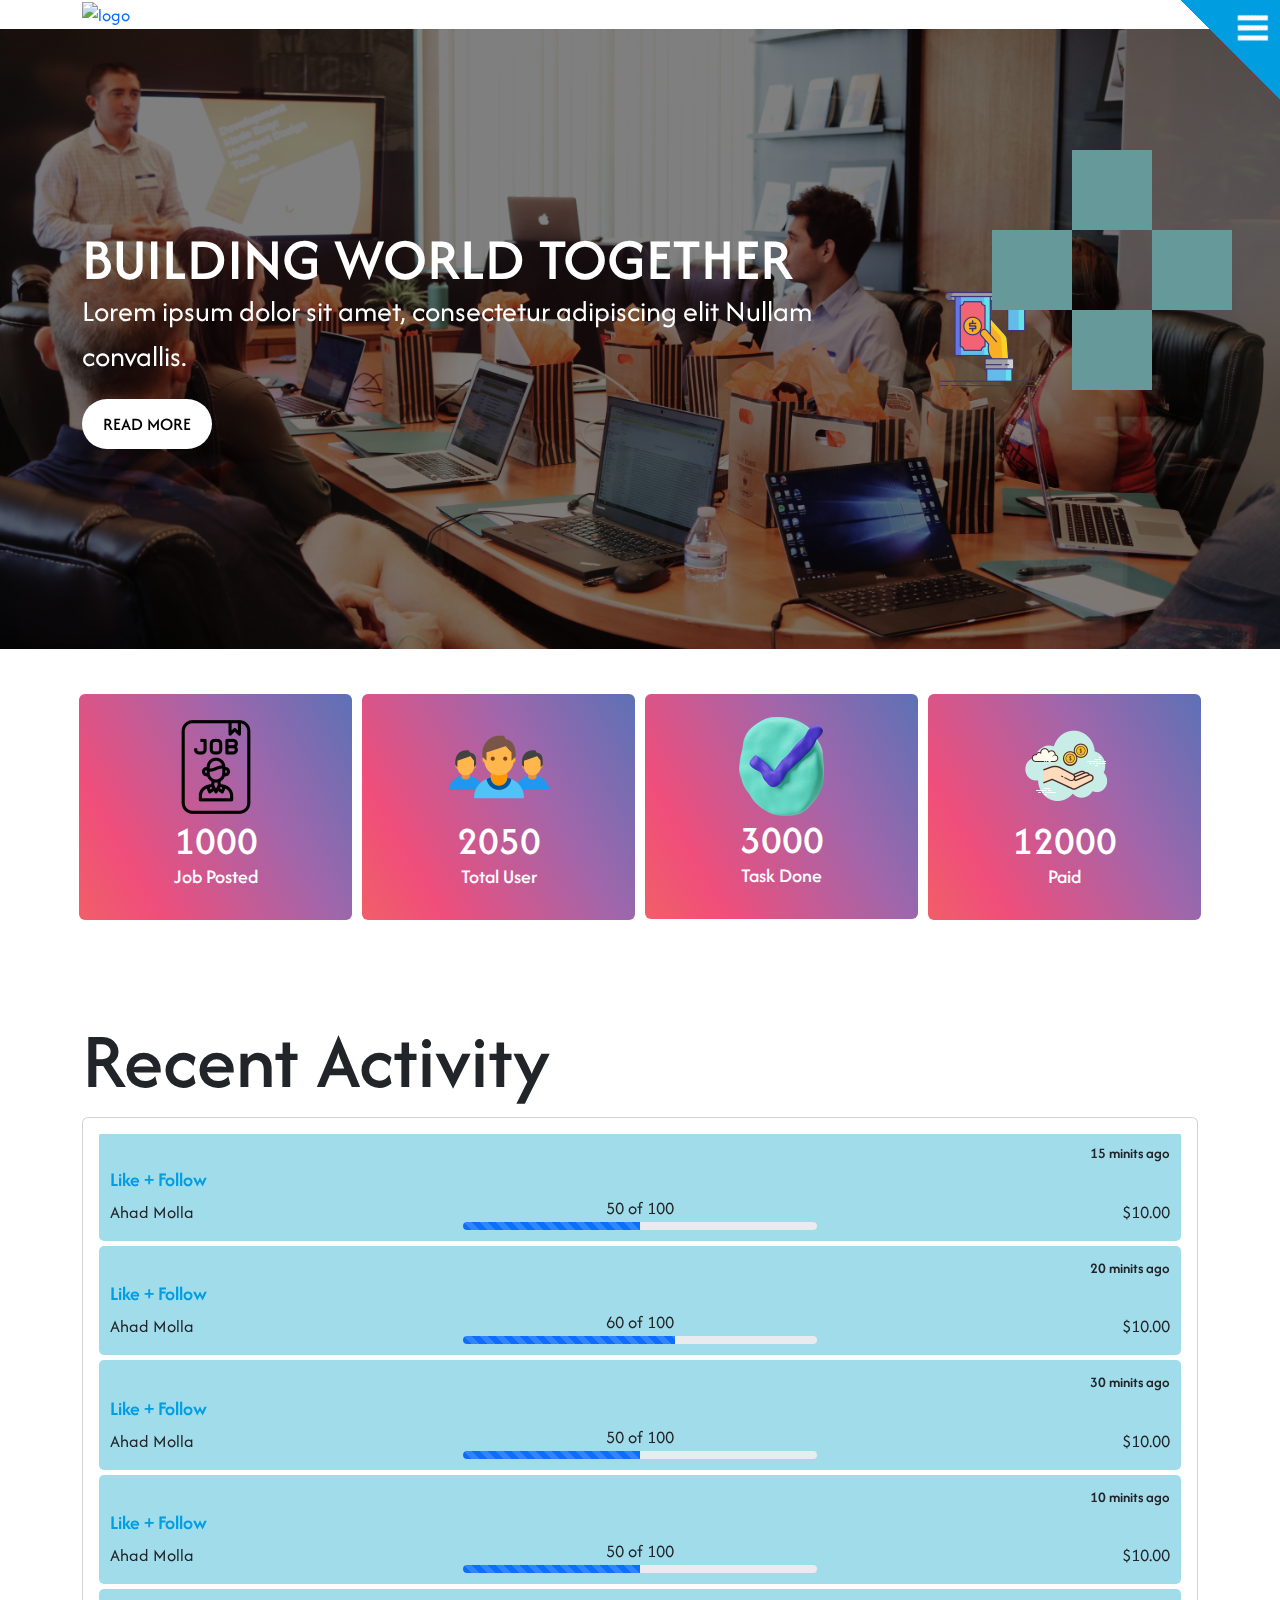
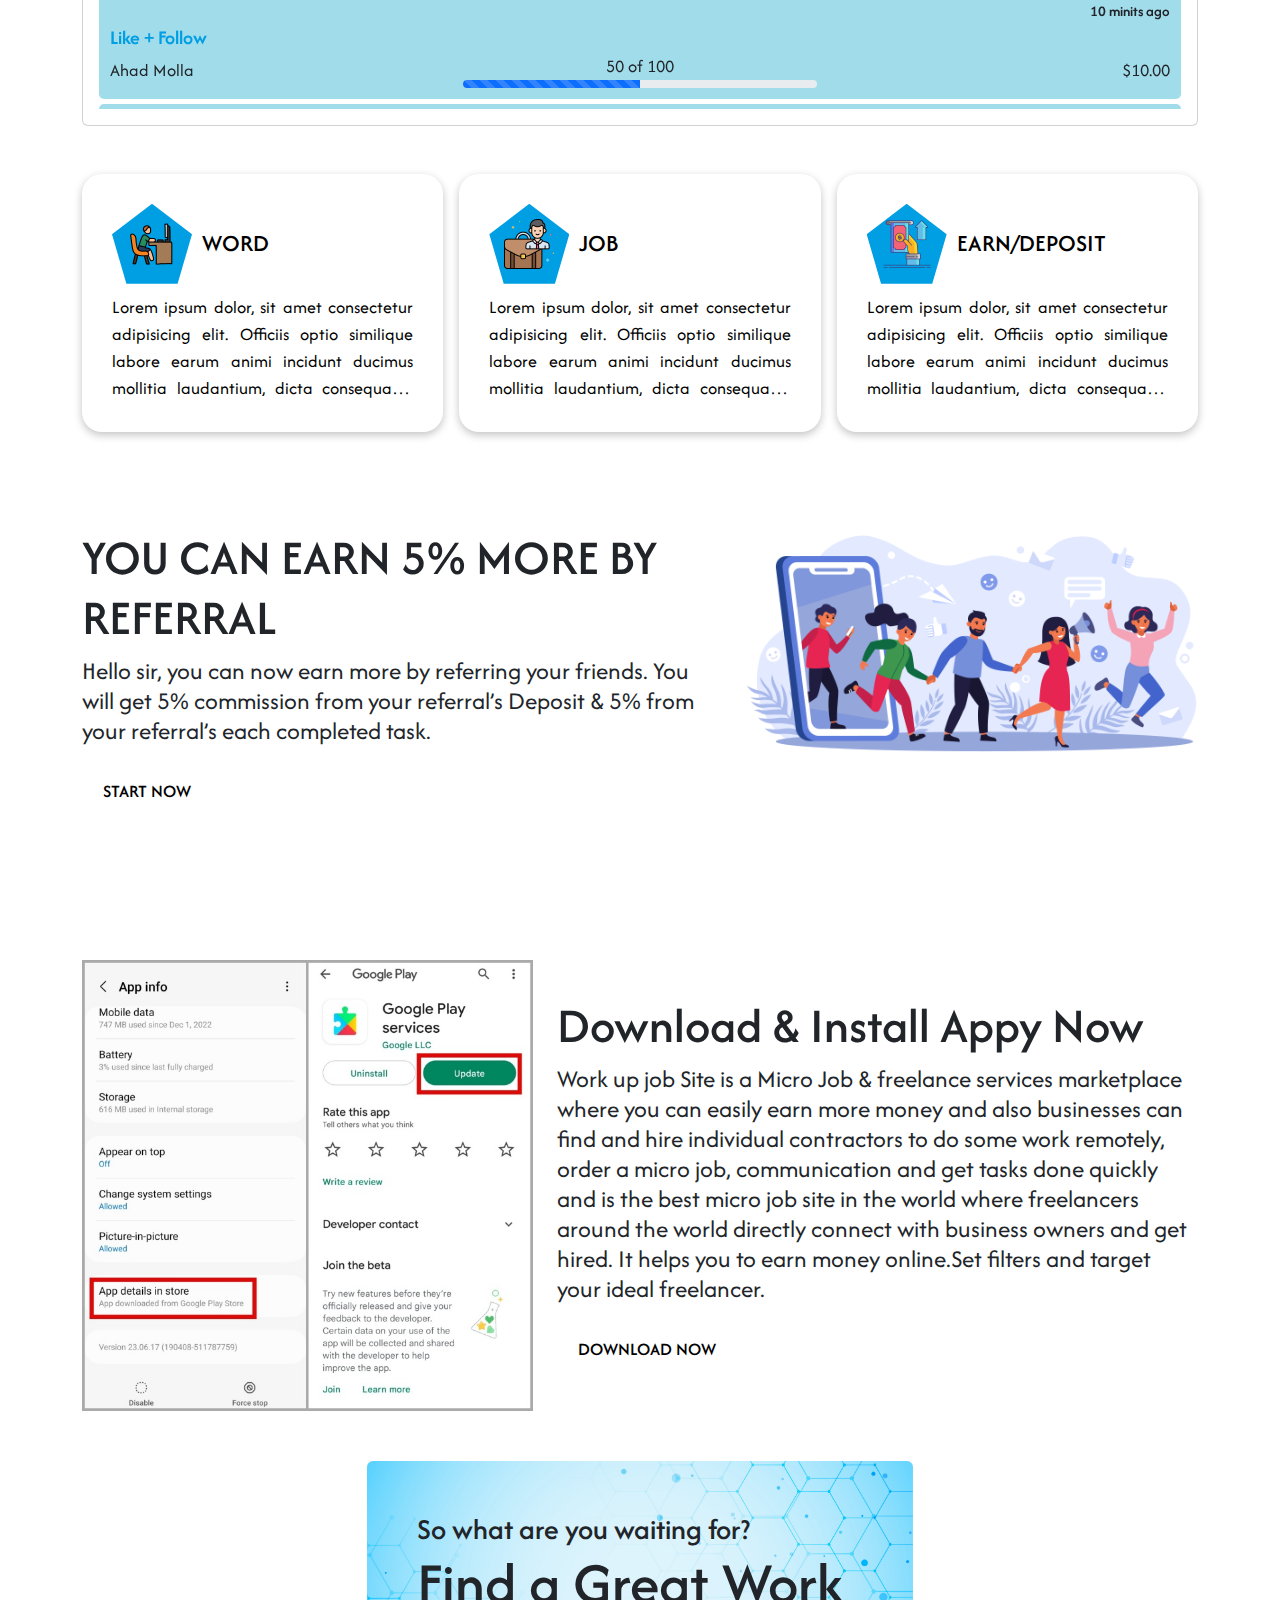
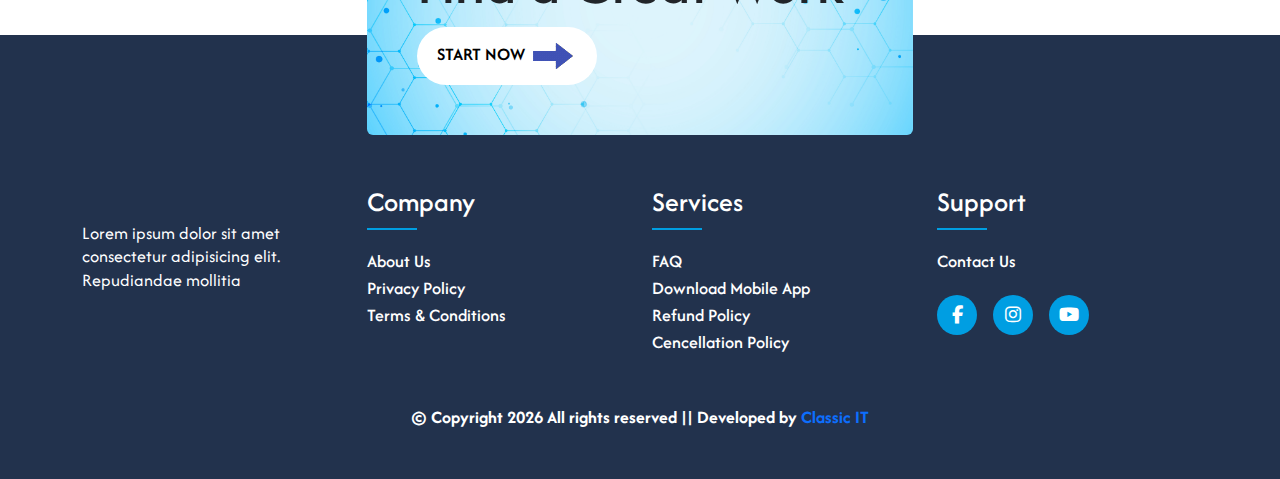
==== index.html @ a8ce980d "Home Page Desing" ====
<!doctype html>
<html lang="en">

<head>
    <meta charset="utf-8">
    <meta name="viewport" content="width=device-width, initial-scale=1">
    <title>work job</title>
    <link href="css/bootstrap.min.css" rel="stylesheet">
    <link rel="stylesheet" href="https://cdnjs.cloudflare.com/ajax/libs/font-awesome/6.5.1/css/all.min.css">
    <link rel="stylesheet" href="css/slick.min.css" />
    <link rel="stylesheet" href="https://cdnjs.cloudflare.com/ajax/libs/aos/2.3.4/aos.css">
    <link rel="stylesheet" href="css/animate.css">
    <link rel="stylesheet" href="css/style.css">
    <link rel="stylesheet" href="css/responsive.css">

</head>

<body>
    <!-- top progress bar start -->
    <div class="top-progress-bar">
        <div class="filled"></div>
    </div>
    <!-- top progress bar end -->

    <!-- header start  -->
    <header>
        <div class="header__area">
            <div class="container">
                <div class="row">
                    <div class="col-6">
                        <div class="logo">
                            <a href="index.html">
                                <img src="images/logo.svg" alt="logo">
                            </a>
                        </div>
                    </div>
                    <div class="col-6">
                        <div class="menu-outer">
                            <div class="menu-icon">
                                <div class="bar"></div>
                                <div class="bar"></div>
                                <div class="bar"></div>
                            </div>
                            <!--crawlist.net widget starts-->
                            <div class="nav_bar">
                                <ul>
                                    <li><a href="index.html">home</a></li>
                                    <li><a href="about.html">about</a></li>
                                    <li><a href="service.html">service</a></li>
                                </ul>
                            </div>
                            <!--crawlist.net widget ends-->
                        </div>
                        <a class="menu-close" onClick="return true">
                            <div class="menu-icon">
                                <div class="bar"></div>
                                <div class="bar"></div>
                            </div>
                        </a>

                        <!-- 
                        <a href="https://codepen.io/a7rarpress" target="_blank" title="codepen"
                            style="position: fixed; bottom: 10px; right: 10px"><img
                                src="https://tinypic.host/images/2023/03/27/codepen_circle_icon_237905.png" alt=""></a> -->
                    </div>
                </div>
            </div>
        </div>
    </header>
    <!-- header end  -->
    <!-- slider start -->
    <div class="slider-area">
        <div class="slide__active">
            <div class="single-slider d-flex align-items-center" style="background-image:url(images/slide/1.jpg)">
                <div class="container">
                    <div class="row align-items-center">
                        <div class="col-lg-9 col-12 d-flex align-items-center">
                            <div class="slider-content">
                                <h1 data-animation="fadeInUp" data-delay="1s">BUILDING WORLD TOGETHER</h1>
                                <p data-animation="fadeInUp" data-delay="1.5s">Lorem ipsum dolor sit amet, consectetur
                                    adipiscing elit Nullam convallis.</p>
                                <a data-animation="fadeInUp" data-delay="2s" href="#" class="btn">read more</a>
                            </div>
                        </div>
                        <div class="col-lg-3 d-none d-lg-block">
                            <div class="slide-img" data-animation="fadeInUp" data-delay="2.5s">
                                <img src="images/work/deposit.png" alt="">
                            </div>
                        </div>
                    </div>
                </div>
            </div>
            <div class="single-slider d-flex align-items-center" style="background-image:url(images/slide/2.jpg)">
                <div class="container">
                    <div class="row align-items-center">
                        <div class="col-lg-9 col-12 d-flex align-items-center">
                            <div class="slider-content">
                                <h1 data-animation="fadeInUp" data-delay="1s">BUILDING WORLD TOGETHER</h1>
                                <p data-animation="fadeInUp" data-delay="1.5s">Lorem ipsum dolor sit amet, consectetur
                                    adipiscing elit Nullam convallis.</p>
                                <a data-animation="fadeInUp" data-delay="2s" href="#" class="btn">read more</a>
                            </div>
                        </div>
                        <div class="col-lg-3 d-none d-lg-block">
                            <div class="slide-img" data-animation="fadeInUp" data-delay="2.5s">
                                <img src="images/work/deposit.png" alt="">
                            </div>
                        </div>
                    </div>
                </div>
            </div>
            <div class="single-slider d-flex align-items-center" style="background-image:url(images/slide/3.jpg)">
                <div class="container">
                    <div class="row align-items-center">
                        <div class="col-lg-9 col-12 d-flex align-items-center">
                            <div class="slider-content">
                                <h1 data-animation="fadeInUp" data-delay="1s">BUILDING WORLD TOGETHER</h1>
                                <p data-animation="fadeInUp" data-delay="1.5s">Lorem ipsum dolor sit amet, consectetur
                                    adipiscing elit Nullam convallis.</p>
                                <a data-animation="fadeInUp" data-delay="2s" href="#" class="btn">read more</a>
                            </div>
                        </div>
                        <div class="col-lg-3 d-none d-lg-block">
                            <div class="slide-img" data-animation="fadeInUp" data-delay="2.5s">
                                <img src="images/work/deposit.png" alt="">
                            </div>
                        </div>
                    </div>
                </div>
            </div>
        </div>
    </div>
    <!-- slider end -->
    <!-- counter start -->
    <div class="counter__area pt-5 pb-5">
        <div class="container">
            <div class="row g-3">
                <div class="col-lg-3 col-sm-6 ">
                    <div class="single__counter text-center gradient-border" data-aos="fade-up"
                        data-aos-duration="3000">
                        <img src="images/counter/job.png" alt="">
                        <h2>1000</h2>
                        <h6>Job Posted</h6>
                    </div>
                </div>
                <div class="col-lg-3 col-sm-6 ">
                    <div class="single__counter text-center gradient-border" data-aos="fade-up"
                        data-aos-duration="2500">
                        <img src="images/counter/user.png" alt="">
                        <h2>2050</h2>
                        <h6>Total User</h6>
                    </div>
                </div>
                <div class="col-lg-3 col-sm-6 ">
                    <div class="single__counter text-center gradient-border" data-aos="fade-up"
                        data-aos-duration="2000">
                        <img src="images/counter/check.png" alt="">
                        <h2>3000</h2>
                        <h6>Task Done</h6>
                    </div>
                </div>
                <div class="col-lg-3 col-sm-6 ">
                    <div class="single__counter text-center gradient-border" data-aos="fade-up"
                        data-aos-duration="1500">
                        <img src="images/counter/payment.png" alt="">
                        <h2>12000</h2>
                        <h6>Paid</h6>
                    </div>
                </div>
            </div>
        </div>
    </div>
    <!-- counter end -->
    <!-- activity start -->
    <div class="activity__area pb-5 pt-5" data-aos="fade-up" data-aos-duration="3000">
        <div class="container">
            <div class="row">
                <div class="col-12">
                    <div class="activity__title">
                        <h2>Recent Activity</h2>
                    </div>
                </div>
            </div>
            <div class="row">
                <div class="col-12">
                    <div class="body_animation">
                        <div class="div1" id="one"></div>
                        <div class="div1" id="two"></div>
                        <div class="div2" id="three"></div>
                        <div class="div2" id="four"></div>
                    </div>
                    <div class="card p-3 gap-2 activity__active">
                        <div class="single__activity">
                            <div class="activity__time">15 minits ago</div>
                            <div class="activity_name">Like + Follow</div>
                            <div class="activity_amount">
                                <div class="activity_person_name">Ahad Molla</div>
                                <div class="activity_process">
                                    <div class="activity_process_count">50 of 100</div>
                                    <div class="progress" role="progressbar" aria-label="Animated striped example"
                                        aria-valuenow="50" aria-valuemin="0" aria-valuemax="100" style="height: 8px;">
                                        <div class="progress-bar progress-bar-striped progress-bar-animated"
                                            style="width: 50%"></div>
                                    </div>
                                </div>
                                <div class="activity_payment">$10.00</div>
                            </div>
                        </div>
                        <div class="single__activity">
                            <div class="activity__time">20 minits ago</div>
                            <div class="activity_name">Like + Follow</div>
                            <div class="activity_amount">
                                <div class="activity_person_name">Ahad Molla</div>
                                <div class="activity_process">
                                    <div class="activity_process_count">60 of 100</div>
                                    <div class="progress" role="progressbar" aria-label="Animated striped example"
                                        aria-valuenow="60" aria-valuemin="0" aria-valuemax="100" style="height: 8px;">
                                        <div class="progress-bar progress-bar-striped progress-bar-animated"
                                            style="width: 60%"></div>
                                    </div>
                                </div>
                                <div class="activity_payment">$10.00</div>
                            </div>
                        </div>
                        <div class="single__activity">
                            <div class="activity__time">30 minits ago</div>
                            <div class="activity_name">Like + Follow</div>
                            <div class="activity_amount">
                                <div class="activity_person_name">Ahad Molla</div>
                                <div class="activity_process">
                                    <div class="activity_process_count">50 of 100</div>
                                    <div class="progress" role="progressbar" aria-label="Animated striped example"
                                        aria-valuenow="75" aria-valuemin="0" aria-valuemax="100" style="height: 8px;">
                                        <div class="progress-bar progress-bar-striped progress-bar-animated"
                                            style="width: 50%"></div>
                                    </div>
                                </div>
                                <div class="activity_payment">$10.00</div>
                            </div>
                        </div>
                        <div class="single__activity">
                            <div class="activity__time">10 minits ago</div>
                            <div class="activity_name">Like + Follow</div>
                            <div class="activity_amount">
                                <div class="activity_person_name">Ahad Molla</div>
                                <div class="activity_process">
                                    <div class="activity_process_count">50 of 100</div>
                                    <div class="progress" role="progressbar" aria-label="Animated striped example"
                                        aria-valuenow="75" aria-valuemin="0" aria-valuemax="100" style="height: 8px;">
                                        <div class="progress-bar progress-bar-striped progress-bar-animated"
                                            style="width: 50%"></div>
                                    </div>
                                </div>
                                <div class="activity_payment">$10.00</div>
                            </div>
                        </div>
                        <div class="single__activity">
                            <div class="activity__time">10 minits ago</div>
                            <div class="activity_name">Like + Follow</div>
                            <div class="activity_amount">
                                <div class="activity_person_name">Ahad Molla</div>
                                <div class="activity_process">
                                    <div class="activity_process_count">50 of 100</div>
                                    <div class="progress" role="progressbar" aria-label="Animated striped example"
                                        aria-valuenow="75" aria-valuemin="0" aria-valuemax="100" style="height: 8px;">
                                        <div class="progress-bar progress-bar-striped progress-bar-animated"
                                            style="width: 50%"></div>
                                    </div>
                                </div>
                                <div class="activity_payment">$10.00</div>
                            </div>
                        </div>
                        <div class="single__activity">
                            <div class="activity__time">10 minits ago</div>
                            <div class="activity_name">Like + Follow</div>
                            <div class="activity_amount">
                                <div class="activity_person_name">Ahad Molla</div>
                                <div class="activity_process">
                                    <div class="activity_process_count">50 of 100</div>
                                    <div class="progress" role="progressbar" aria-label="Animated striped example"
                                        aria-valuenow="75" aria-valuemin="0" aria-valuemax="100" style="height: 8px;">
                                        <div class="progress-bar progress-bar-striped progress-bar-animated"
                                            style="width: 50%"></div>
                                    </div>
                                </div>
                                <div class="activity_payment">$10.00</div>
                            </div>
                        </div>
                        <div class="single__activity">
                            <div class="activity__time">10 minits ago</div>
                            <div class="activity_name">Like + Follow</div>
                            <div class="activity_amount">
                                <div class="activity_person_name">Ahad Molla</div>
                                <div class="activity_process">
                                    <div class="activity_process_count">50 of 100</div>
                                    <div class="progress" role="progressbar" aria-label="Animated striped example"
                                        aria-valuenow="75" aria-valuemin="0" aria-valuemax="100" style="height: 8px;">
                                        <div class="progress-bar progress-bar-striped progress-bar-animated"
                                            style="width: 50%"></div>
                                    </div>
                                </div>
                                <div class="activity_payment">$10.00</div>
                            </div>
                        </div>
                        <div class="single__activity">
                            <div class="activity__time">10 minits ago</div>
                            <div class="activity_name">Like + Follow</div>
                            <div class="activity_amount">
                                <div class="activity_person_name">Ahad Molla</div>
                                <div class="activity_process">
                                    <div class="activity_process_count">50 of 100</div>
                                    <div class="progress" role="progressbar" aria-label="Animated striped example"
                                        aria-valuenow="75" aria-valuemin="0" aria-valuemax="100" style="height: 8px;">
                                        <div class="progress-bar progress-bar-striped progress-bar-animated"
                                            style="width: 50%"></div>
                                    </div>
                                </div>
                                <div class="activity_payment">$10.00</div>
                            </div>
                        </div>
                        <div class="single__activity">
                            <div class="activity__time">10 minits ago</div>
                            <div class="activity_name">Like + Follow</div>
                            <div class="activity_amount">
                                <div class="activity_person_name">Ahad Molla</div>
                                <div class="activity_process">
                                    <div class="activity_process_count">50 of 100</div>
                                    <div class="progress" role="progressbar" aria-label="Animated striped example"
                                        aria-valuenow="75" aria-valuemin="0" aria-valuemax="100" style="height: 8px;">
                                        <div class="progress-bar progress-bar-striped progress-bar-animated"
                                            style="width: 50%"></div>
                                    </div>
                                </div>
                                <div class="activity_payment">$10.00</div>
                            </div>
                        </div>
                        <div class="single__activity">
                            <div class="activity__time">10 minits ago</div>
                            <div class="activity_name">Like + Follow</div>
                            <div class="activity_amount">
                                <div class="activity_person_name">Ahad Molla</div>
                                <div class="activity_process">
                                    <div class="activity_process_count">50 of 100</div>
                                    <div class="progress" role="progressbar" aria-label="Animated striped example"
                                        aria-valuenow="75" aria-valuemin="0" aria-valuemax="100" style="height: 8px;">
                                        <div class="progress-bar progress-bar-striped progress-bar-animated"
                                            style="width: 50%"></div>
                                    </div>
                                </div>
                                <div class="activity_payment">$10.00</div>
                            </div>
                        </div>
                    </div>
                </div>
            </div>
        </div>
    </div>
    <!-- activity end -->

    <!-- service start -->
    <div class="service__area pb-5">
        <div class="container">
            <div class="row g-3">
                <div class="col-lg-4 col-md-6" data-aos="fade-up" data-aos-duration="3000">
                    <a href="" class="single__service  d-block">
                        <div class="service__title d-flex">
                            <img src="images/work/work.png" alt="">
                            <h4>word</h4>
                        </div>
                        <p>Lorem ipsum dolor, sit amet consectetur adipisicing elit. Officiis optio similique labore
                            earum animi incidunt ducimus mollitia laudantium, dicta consequatur voluptatibus maiores,
                            quos quod sapiente eum impedit dolor saepe aut!</p>
                    </a>
                </div>
                <div class="col-lg-4 col-md-6" data-aos="fade-up" data-aos-duration="2000">
                    <a href="" class="single__service  d-block">
                        <div class="service__title d-flex">
                            <img src="images/work/job.png" alt="">
                            <h4>job</h4>
                        </div>
                        <p>Lorem ipsum dolor, sit amet consectetur adipisicing elit. Officiis optio similique labore
                            earum animi incidunt ducimus mollitia laudantium, dicta consequatur voluptatibus maiores,
                            quos quod sapiente eum impedit dolor saepe aut!</p>
                    </a>
                </div>
                <div class="col-lg-4 col-md-6" data-aos="fade-up" data-aos-duration="3000">
                    <a href="" class="single__service  d-block">
                        <div class="service__title d-flex">
                            <img src="images/work/deposit.png" alt="">
                            <h4>earn/deposit</h4>
                        </div>
                        <p>Lorem ipsum dolor, sit amet consectetur adipisicing elit. Officiis optio similique labore
                            earum animi incidunt ducimus mollitia laudantium, dicta consequatur voluptatibus maiores,
                            quos quod sapiente eum impedit dolor saepe aut!</p>
                    </a>
                </div>
            </div>
        </div>
    </div>
    <!-- service end -->

    <!-- referral start -->
    <div class="referral__area pt-5 pb-5">
        <div class="container">
            <div class="row">
                <div class="col-lg-7">
                    <div class="refferal__content">
                        <h2>YOU CAN EARN 5% MORE BY REFERRAL</h2>
                        <p>Hello sir, you can now earn more by referring your friends. You will get 5% commission from
                            your referral’s Deposit & 5% from your referral’s each completed task.</p>
                        <a href="" data-aos="fade-up" data-aos-duration="3000" class="btn">start now</a>
                    </div>
                </div>
                <div class="col-lg-5">
                    <div class="refferal__photo" data-aos="flip-left" data-aos-easing="ease-out-cubic"
                        data-aos-duration="2000">
                        <img src="images/pattern-bg.png" class="w-100" alt="">
                    </div>
                </div>
            </div>
        </div>
    </div>
    <!-- referral end -->

    <!-- referral start -->
    <div class="referral__area pt-5 mt-5">
        <div class="container">
            <div class="row g-4 align-items-center">
                <div class="col-lg-5">
                    <div class="refferal__photo" data-aos="flip-left" data-aos-easing="ease-out-cubic"
                        data-aos-duration="2000">
                        <img src="images/playstore.jpg" class="w-100" alt="">
                    </div>
                </div>
                <div class="col-lg-7">
                    <div class="refferal__content">
                        <h2>Download & Install Appy Now</h2>
                        <p>Work up job Site is a Micro Job & freelance services marketplace where you can easily earn
                            more money and also businesses can find and hire individual contractors to do some work
                            remotely, order a micro job, communication and get tasks done quickly and is the best micro
                            job site in the world where freelancers around the world directly connect with business
                            owners and get hired. It helps you to earn money online.Set filters and target your ideal
                            freelancer.</p>
                        <a href="" data-aos="fade-up" data-aos-duration="3000" class="btn">download now</a>
                    </div>
                </div>
            </div>
        </div>
    </div>
    <!-- referral end -->

    <!-- hiring start -->
    <div class="hiring__area" data-aos="fade-up" data-aos-duration="3000">
        <div class="container">
            <div class="row">
                <div class="col-xl-6 offset-xl-3 col-lg-8 offset-lg-2 col-sm-12">
                    <div class="card hiring__card">
                        <h6>So what are you waiting for?</h6>
                        <h1>Find a Great Work</h1>
                        <a href="" class="">Start Now <img src="images/arrow.gif" alt=""></a>
                    </div>
                </div>
            </div>
        </div>
    </div>
    <!-- hiring end -->

    <!-- footer start -->
    <footer>
        <div class="footer__area pb-5" style="background-color: #22324D;">
            <div class="container">
                <div class="row">
                    <div class="col-lg-3 col-sm-12 col-md-6">
                        <div class="footer_widget">
                            <div class="footer_logo">
                                <a href="">
                                    <img src="images/logo.svg" alt="">
                                </a>
                                <p>Lorem ipsum dolor sit amet consectetur adipisicing elit. Repudiandae mollitia
                                </p>
                            </div>
                        </div>
                    </div>
                    <div class="col-lg-3 col-sm-12 col-md-6">
                        <div class="footer_widget">
                            <h3>Company</h3>
                            <ul class="footer__menu">
                                <li><a href="">About Us</a></li>
                                <li><a href="">Privacy Policy</a></li>
                                <li><a href="">Terms & Conditions</a></li>
                            </ul>
                        </div>
                    </div>
                    <div class="col-lg-3 col-sm-12 col-md-6">
                        <div class="footer_widget">
                            <h3>Services</h3>
                            <ul class="footer__menu">
                                <li><a href="">FAQ</a></li>
                                <li><a href="">Download Mobile App</a></li>
                                <li><a href="">Refund Policy</a></li>
                                <li><a href="">Cencellation Policy</a></li>
                            </ul>
                        </div>
                    </div>
                    <div class="col-lg-3 col-sm-12 col-md-6">
                        <div class="footer_widget">
                            <h3>Support</h3>
                            <ul class="footer__menu">
                                <li><a href="">contact us</a></li>
                            </ul>

                            <div class="footer__social">
                                <ul class="d-flex align-items-center gap-3">
                                    <li><a href="#" target="_blank" title="facebook"><i
                                                class="fa-brands fa-facebook-f"></i></a></li>
                                    <li><a href="#" target="_blank" title="instagram"><i
                                                class="fa-brands fa-instagram"></i></a></li>
                                    <li><a href="#" target="_blank" title="youtube"><i
                                                class="fa-brands fa-youtube"></i></a></li>
                                </ul>
                            </div>
                        </div>
                    </div>
                </div>
                <div class="row">
                    <div class="col-12">
                        <div class="copy_right text-center text-white fw-bold pt-5">
                            &copy; Copyright
                            <script>document.write(new Date().getFullYear())</script>
                            All rights reserved || Developed by <a href="" target="_blank">Classic IT</a>
                        </div>
                    </div>
                </div>
            </div>
        </div>
    </footer>
    <!-- footer end -->

    <!-- <script src="js/jquery-3.7.1.min.js"></script> -->
    <script src="https://code.jquery.com/jquery-1.12.4.min.js"></script>
    <script src="js/popper.min.js"></script>
    <script src="js/bootstrap.min.js"></script>
    <script src="js/slick.min.js"></script>
    <script src="https://cdnjs.cloudflare.com/ajax/libs/aos/2.3.4/aos.js"></script>
    <script src="https://cdnjs.cloudflare.com/ajax/libs/scrollup/2.4.1/jquery.scrollUp.min.js"></script>
    <script src="js/main.js"></script>
</body>

</html>
---- css/style.css ----
/* fonts */
@import url('https://fonts.googleapis.com/css2?family=Afacad:wght@400;500;600;700&display=swap');

* {
    margin: 0;
    padding: 0;
    outline: none;
    box-sizing: border-box;
}

body {
    font-size: 18px;
    line-height: 1.5;
    font-family: 'Afacad', sans-serif;
}

ul {
    margin: 0;
    padding: 0;
    outline: none;
}

ul li {
    list-style: none;
}

a {
    text-decoration: none;
    font-family: 'Afacad', sans-serif;
}

p {
    font-size: 18px;
    padding: 0;
    margin: 0;
    font-family: 'Afacad', sans-serif;
}

@keyframes gradient {
    0% {
        background-position: 0% 50%;
    }

    50% {
        background-position: 100% 50%;
    }

    100% {
        background-position: 0% 50%;
    }
}

.btn {
    position: relative;
    background: #fff;
    display: inline-block;
    padding: 15px 20px;
    border-radius: 50px;
    font-size: 18px;
    text-transform: uppercase;
    color: #000;
    margin-top: 20px;
    font-weight: 500;
    line-height: 1;
    overflow: hidden;
    z-index: 2;
}

.btn:focus-visible {
    color: #fff !important;
    background-color: #fff !important;
    border-color: 1px solid #fff !important;
    outline: 0;
    box-shadow: var(--bs-btn-focus-box-shadow);
}

.btn::after {
    position: absolute;
    content: '';
    width: 100%;
    height: 100%;
    left: 0;
    bottom: 0;
    transform: scaleX(0);
    transform-origin: bottom right;
    background: #a1dceb;
    border-radius: 50px;
    z-index: -1;
    transition: all .5s ease-in-out;
}

.btn:hover:after {
    transform: scaleX(1);
}

/* top-progress-bar */
.top-progress-bar {
    position: fixed;
    width: 100%;
    z-index: 99;
    height: 1vh;
}

.filled {
    width: 0;
    height: 100%;
    background-image: linear-gradient(45deg, #00A54F 0%, #009EE1 100%);
    /* border-radius: 10px; */
}

/* side scroll bar start */
/* Firefox */
* {
    scrollbar-width: none;
    scrollbar-color: #00A54F #009EE1;
}

/* Chrome, Edge, and Safari */
*::-webkit-scrollbar {
    width: 8px;
}

*::-webkit-scrollbar-track {
    background: #009EE1;
}

*::-webkit-scrollbar-thumb {
    background-color: #00A54F;
    border-radius: 10px;
    border: 3px none #ffffff;
}

/* main menu */

.menu-outer:hover~.menu-close {
    margin-right: -100px;
}

.menu-outer:hover .bar {
    background: #009EE1;
}

.menu-outer>.nav_bar ul {
    top: 15%;
}


.menu-outer {
    overflow: hidden;
    position: fixed;
    top: 0;
    font-family: 'Afacad', sans-serif;
    z-index: 998;
    width: 100%;
    left: 100%;
    margin-left: -100px;
    height: 200%;
    background: #009EE1;
    -webkit-transition: all ease .5s;
    -moz-transition: all ease .5s;
    -ms-transition: all ease .5s;
    -o-transition: all ease .5s;
    transition: all ease .5s;
    -webkit-transform-origin: top left;
    -moz-transform-origin: top left;
    -ms-transform-origin: top left;
    -o-transform-origin: top left;
    transform-origin: top left;
    -webkit-transform: rotate(-45deg);
    -moz-transform: rotate(-45deg);
    -ms-transform: rotate(-45deg);
    -o-transform: rotate(-45deg);
    transform: rotate(-45deg);
}

.menu-outer:hover {
    /* background: rgba(100, 200, 240, .98); */
    background: #00A54F;
    left: 0;
    margin-left: 0;
    -webkit-transform: rotate(0deg);
    -moz-transform: rotate(0deg);
    -ms-transform: rotate(0deg);
    -o-transform: rotate(0deg);
    transform: rotate(0deg);
}

.menu-icon {
    z-index: 999;
    position: absolute;
    top: 58px;
    left: 15px;
    width: 30px;
    pointer-events: none;
    -webkit-transform: rotate(45deg);
    -moz-transform: rotate(45deg);
    -ms-transform: rotate(45deg);
    -o-transform: rotate(45deg);
    transform: rotate(45deg);
    -webkit-transition: all ease .5s;
    -moz-transition: all ease .5s;
    -ms-transition: all ease .5s;
    -o-transition: all ease .5s;
    transition: all ease .5s;
}

.menu-icon .bar {
    background: rgba(250, 250, 250, 1);
    width: 100%;
    height: 5px;
    margin: 0 0 5px;
    -webkit-transition: all ease .5s;
    -moz-transition: all ease .5s;
    -ms-transition: all ease .5s;
    -o-transition: all ease .5s;
    transition: all ease .5s;
}

.menu-outer:hover>.menu-icon {
    opacity: 0;
}

.nav_bar ul {
    position: absolute;
    width: 100%;
    padding: 0;
    left: 10%;
    -webkit-transition: all ease .5s;
    -moz-transition: all ease .5s;
    -ms-transition: all ease .5s;
    -o-transition: all ease .5s;
    transition: all ease .5s;
}

.menu-outer:hover>.nav_bar ul {
    left: 0;
}

.nav_bar li {
    list-style: none;
    text-align: center;
    text-transform: uppercase;
    border-bottom: 1px solid #eee;

}

.nav_bar li a {
    font-size: 2em;
    color: rgba(255, 255, 255, .8);
    text-decoration: none;
    margin: 0 auto;
    padding: 20px;
    display: block;
    -webkit-transition: all ease .5s;
    -moz-transition: all ease .5s;
    -ms-transition: all ease .5s;
    -o-transition: all ease .5s;
    transition: all ease .5s;
    text-align: center
}

.nav_bar li a:hover {
    color: rgba(255, 255, 255, 1);
}

@media screen and (max-width: 600px),
screen and (max-height: 600px) {
    .nav_bar ul {
        font-size: .75em;
    }

    .nav_bar ul a {
        padding: 10px;
    }
}

.menu-close {
    z-index: 9999;
    position: fixed;
    top: 0;
    right: 100%;
    width: 200px;
    height: 200px;
    background: #009EE1;
    cursor: pointer;
    -webkit-transition: all ease .5s;
    -moz-transition: all ease .5s;
    -ms-transition: all ease .5s;
    -o-transition: all ease .5s;
    transition: all ease .5s;
    -webkit-transform-origin: top right;
    -moz-transform-origin: top right;
    -ms-transform-origin: top right;
    -o-transform-origin: top right;
    transform-origin: top right;
    -webkit-transform: rotate(45deg);
    -moz-transform: rotate(45deg);
    -ms-transform: rotate(45deg);
    -o-transform: rotate(45deg);
    transform: rotate(45deg);
}

.menu-close .menu-icon {
    right: 15px;
    left: auto;
    top: 68px;
    -webkit-transform: rotate(-45deg);
    -moz-transform: rotate(-45deg);
    -ms-transform: rotate(-45deg);
    -o-transform: rotate(-45deg);
    transform: rotate(-45deg);
}

.menu-close .bar {
    background: rgba(250, 250, 250, 1);
    width: 100%;
    height: 5px;
    position: absolute;
    -webkit-transform-origin: center;
    -moz-transform-origin: center;
    -ms-transform-origin: center;
    -o-transform-origin: center;
    transform-origin: center;
}

.menu-close .bar:first-child {
    -webkit-transform: rotate(45deg);
    -moz-transform: rotate(45deg);
    -ms-transform: rotate(45deg);
    -o-transform: rotate(45deg);
    transform: rotate(45deg);
}

.menu-close .bar:last-child {
    -webkit-transform: rotate(-45deg);
    -moz-transform: rotate(-45deg);
    -ms-transform: rotate(-45deg);
    -o-transform: rotate(-45deg);
    transform: rotate(-45deg);
}

.tabs .widget li,
.tabs .widget li {
    float: none
}

.logo a img {
    max-width: 100px;
    width: 100%;
}

.logo {
    position: relative;
    z-index: 9;
}

/* slider start */

.slider-content h1,
.slider-content p {
    color: #fff;
}

.slider-content h1 {
    font-size: 60px;
    margin-bottom: 0;
    line-height: 1;
}

.slider-content p {
    font-size: 30px;
}

.single-slider {
    padding: 200px 0;
}

.single-slider {
    background-size: cover;
    background-position: center;
    background-repeat: no-repeat;
}

.single-slider::after {
    position: absolute;
    content: '';
    left: 0;
    top: 0;
    width: 100%;
    height: 100%;
    background: #000;
    opacity: .5;
    z-index: -1;
}

/* slider end */

/* counter start */
.gradient-border {
    --borderWidth: 3px;
    /* background: #1d1f20; */
    position: relative;
    border-radius: var(--borderWidth);
    transition: all .5s ease-in-out;
    padding: 20px;
}

.gradient-border:after {
    content: "";
    position: absolute;
    top: calc(-1 * var(--borderWidth));
    left: calc(-1 * var(--borderWidth));
    height: calc(100% + var(--borderWidth) * 2);
    width: calc(100% + var(--borderWidth) * 2);
    background: linear-gradient(60deg,
            #f79533,
            #f37055,
            #ef4e7b,
            #a166ab,
            #5073b8,
            #1098ad,
            #07b39b,
            #6fba82);
    border-radius: calc(2 * var(--borderWidth));
    z-index: -1;
    animation: animatedgradient 3s ease alternate infinite;
    background-size: 300% 300%;
}

@keyframes animatedgradient {
    0% {
        background-position: 0% 50%;
    }

    50% {
        background-position: 100% 50%;
    }

    100% {
        background-position: 0% 50%;
    }
}

.single__counter i {
    color: #fff;
    font-size: 50px;
}

.single__counter:hover {
    transform: translateY(-5px);
}

.single__counter h2 {
    font-size: 40px;
    margin-bottom: 0;
    color: #fff;
}

.single__counter h6 {
    font-size: 20px;
    color: #fff;
}

/* counter end */

/* activity start */
.activity__title h2 {
    font-size: 80px;
}

.activity_amount {
    display: flex;
    justify-content: space-between;
    align-items: center;
}

.activity_person_name,
.activity_process,
.activity_payment {
    width: 33.33%;
}

.activity_process {
    text-align: center;
}

.activity_payment {
    text-align: end;
}

.single__activity {
    background: #009FC95E;
    border-radius: 5px;
    padding: 10px;
    transition: all .5s ease-in-out;
    margin-bottom: 5px;
}

.single__activity:hover {
    transform: translateY(-2px);
}

.activity__time {
    text-align: end;
    font-weight: 600;
    font-size: 15px;
}

.activity_name {
    font-weight: 600;
    font-size: 20px;
    color: #009EE2;
}

.activity_person_name {
    text-transform: capitalize;
}

/* activity end */

/* service start */

.single__service {
    color: #009EE2;
    transition: all .5s ease-in-out;
    box-shadow: rgba(0, 0, 0, 0.24) 0px 3px 8px;
    border-radius: 20px;
    padding: 30px;
}

.single__service:hover {
    transform: translateY(-5px);
    background-color: #A1DCEB;
    color: #fff;
}

.service__title {
    gap: 10px;
    align-items: center;
}

.service__title h4 {
    text-transform: uppercase;
    color: #000;
    transition: all .5s ease-in-out;
    margin: 0;
    font-weight: 500;
}

.service__title img {
    background: #009ee2;
    clip-path: polygon(50% 0%, 100% 38%, 82% 100%, 18% 100%, 0% 38%);
    padding: 15px;
    width: 80px;
}

.single__service p {
    overflow: hidden;
    display: -webkit-box;
    -webkit-box-orient: vertical;
    -webkit-line-clamp: 4;
    text-align: justify;
    color: #000;
    transition: all .5s ease-in-out;
    margin-top: 10px;
}

/* service end */

/* reffral start */
.referral__area {
    background-image: url(../images/pattern-bg.jpg);
    background-size: cover;
    background-position: center;
    background-repeat: no-repeat;
    background-attachment: fixed;
    position: relative;
    z-index: 2;
    padding-bottom: 150px;
}

.refferal__content h2 {
    font-size: 50px;
}

.refferal__content p {
    font-size: 25px;
    line-height: 1.2;
}


/* reffral end */

/* hiring start */

.hiring__card h1 {
    font-size: 60px;
}

.hiring__card h6 {
    font-size: 30px;
    margin: 0;
}

.hiring__card {
    background-image: url(../images/pattern-bg.jpg);
    background-size: cover;
    background-position: center;
    background-repeat: no-repeat;
    border: 0;
    padding: 50px;
}

.card.hiring__card a {
    padding: 5px 20px;
    border-radius: 50px;
    text-transform: uppercase;
    color: #000;
    font-weight: 600;
    background: #fff;
    width: max-content;
}

.hiring__area {
    margin-top: -100px;
    margin-bottom: -100px;
    position: relative;
    z-index: 9;
}

/* hiring end */

/* footer start */
.footer__area {
    padding-top: 150px;
}

.footer_logo a img {
    width: 150px;
}

.footer__menu li a {
    color: #fff;
    text-transform: capitalize;
    transition: all .5s ease-in-out;
    font-weight: 500;
}

.footer__menu li a:hover {
    color: #009EE1;
    margin-left: 5px;
}


.footer__menu li a:hover:after {
    opacity: 1;
    visibility: visible;
}

.footer_widget h3 {
    position: relative;
    color: #fff;
    padding-bottom: 10px;
}

.footer_widget h3::after {
    position: absolute;
    content: '';
    top: 100%;
    height: 2px;
    width: 50px;
    background: #009ee1;
    left: 0;
}

.footer__menu {
    margin-top: 20px;
}

.footer_logo p {
    color: #fff;
    margin-top: 10px;
    line-height: 1.3;
}

.footer__social {
    margin-top: 20px;
}

.footer__social li a {
    display: inline-block;
    background: #009ee2;
    width: 40px;
    height: 40px;
    text-align: center;
    line-height: 40px;
    border-radius: 50%;
    transition: all .5s ease-in-out;
}

.footer__social li a i {
    color: #fff;
    transition: all .5s ease-in-out;
}

.footer__social li a:hover {
    background: #00A651;
}

.footer__social li a:hover i {
    transform: scale(1.1);
}

/* footer end */

/* body animation */
.body_animation {
    animation: rotate-all 2s 0 infinite linear alternate;
    position: absolute;
    right: 10%;
    top: 0;
}

.div1 {
    width: 80px;
    height: 80px;
    background-color: #669999;
    position: relative;
    margin: auto;
    animation: square-to-circle 2.5s .5s infinite cubic-bezier(1, .015, .295, 1.225) alternate-reverse;

}

.div2 {
    width: 80px;
    height: 80px;
    background-color: #669999;
    position: relative;
    margin: auto;
    animation: square-to-circle2 2.5s .42s infinite cubic-bezier(1, .015, .295, 1.225) alternate-reverse;
}

#one {
    top: 150px;
}

#two {
    top: 150px;
    right: 80px;
}

#three {
    top: 150px;
}

#four {
    bottom: 10px;
    left: 80px;
}

@keyframes square-to-circle {
    0% {
        border-radius: 0 0 0 0;
        background: ;
        transform: rotate(45deg);
    }

    25% {
        border-radius: 50% 0 0 0;
        background: darksalmon;
        transform: rotate(135deg);
    }

    50% {
        border-radius: 50% 50% 0 0;
        background: indianred;
        transform: rotate(180deg);
    }

    75% {
        border-radius: 50% 50% 50% 0;
        background: lightcoral;
        transform: rotate(315deg);
    }

    100% {
        border-radius: 50%;
        background: darksalmon;
        transform: rotate(404deg);
    }
}

@keyframes square-to-circle2 {
    0% {
        border-radius: 0 0 0 0;
        background: ;
        transform: rotate(45deg);
    }

    25% {
        border-radius: 0 0 50% 0;
        background: darksalmon;
        transform: rotate(135deg);
    }

    50% {
        border-radius: 0 0 50% 50%;
        background: indianred;
        transform: rotate(180deg);
    }

    75% {
        border-radius: 50% 0 50% 50%;
        background: lightcoral;
        transform: rotate(315deg);
    }

    100% {
        border-radius: 50%;
        background: darksalmon;
        transform: rotate(404deg);
    }
}

#scrollUp {
    bottom: 5px;
    right: 20px;
    padding: 10px 20px;
    background-color: transparent;
    color: #fff;
}
---- css/responsive.css ----
/* Normal desktop :1200px. */
@media (min-width: 1200px) and (max-width: 1400px) {}


/* Normal desktop :992px. */
@media (min-width: 992px) and (max-width: 1200px) {}


/* Tablet desktop :768px. */
@media (min-width: 768px) and (max-width: 991px) {
    .slider-content h1 {
        font-size: 50px;
    }

    .slider-content p {
        font-size: 25px;
        line-height: 1;
        margin-top: 15px;
    }
}


/* small mobile :320px. */
@media (max-width: 767px) {
    .refferal__content h2 {
        font-size: 30px;
    }

    .refferal__content p {
        font-size: 20px;
    }

    .hiring__card {
        padding: 50px 20px;
    }

    .hiring__card h1 {
        font-size: 40px;
    }

    .hiring__card h6 {
        font-size: 20px;
    }

    .card.hiring__card a {
        padding: 0px 20px;
    }

    .slider-content h1 {
        font-size: 35px;
        line-height: 1.3;
    }

    .slider-content p {
        font-size: 20px;
        line-height: 1;
    }

    .single-slider {
        padding: 100px 0;
    }

    .btn {
        padding: 10px 15px;
        font-size: 15px;
    }

    .activity__title h2 {
        font-size: 50px;
    }

    .footer_widget {
        margin-top: 30px;
    }

    .footer__menu {
        margin-top: 0;
    }

    .footer__area {
        padding-top: 110px;
    }
}

/* Large Mobile :480px. */
@media only screen and (min-width: 480px) and (max-width: 767px) {
    .refferal__content h2 {
        font-size: 40px;
    }

    .slider-content h1 {
        font-size: 50px;
    }

    .slider-content p {
        font-size: 25px;
        line-height: 1;
        margin-top: 15px;
    }
}
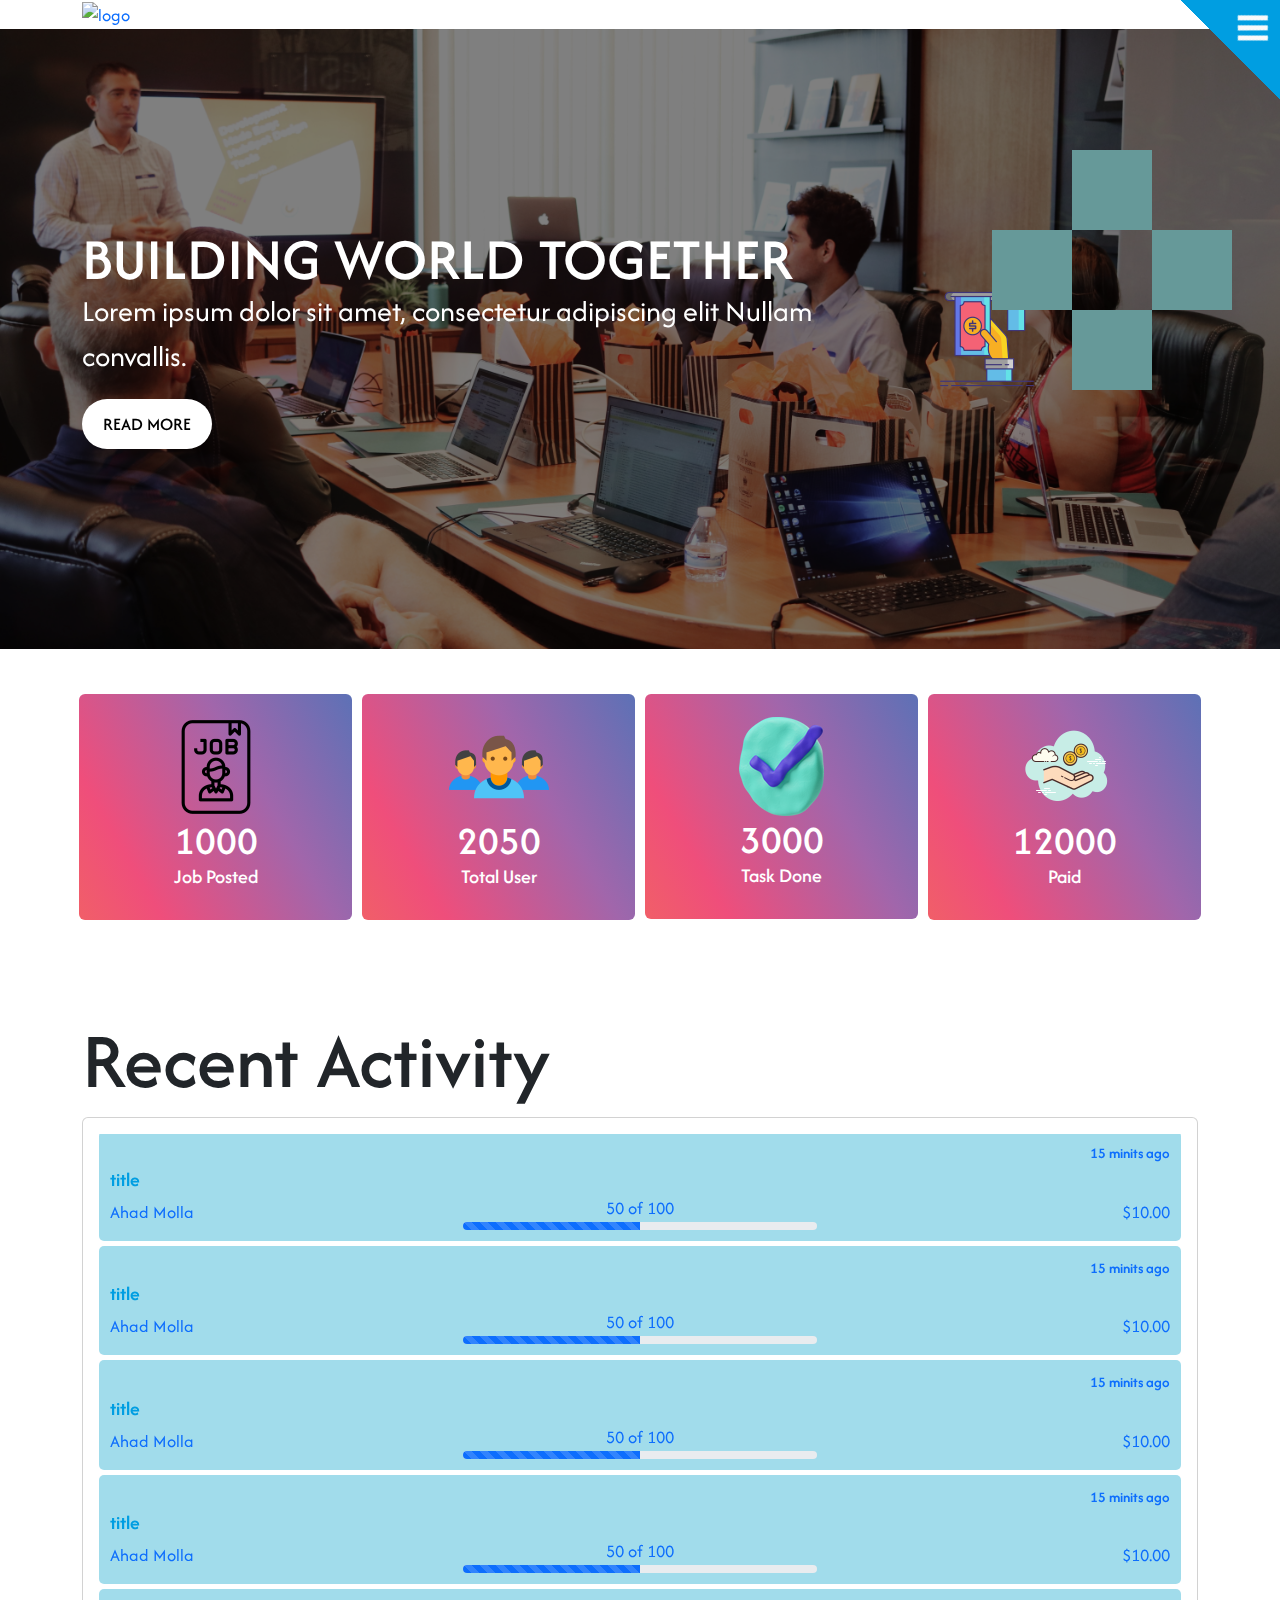
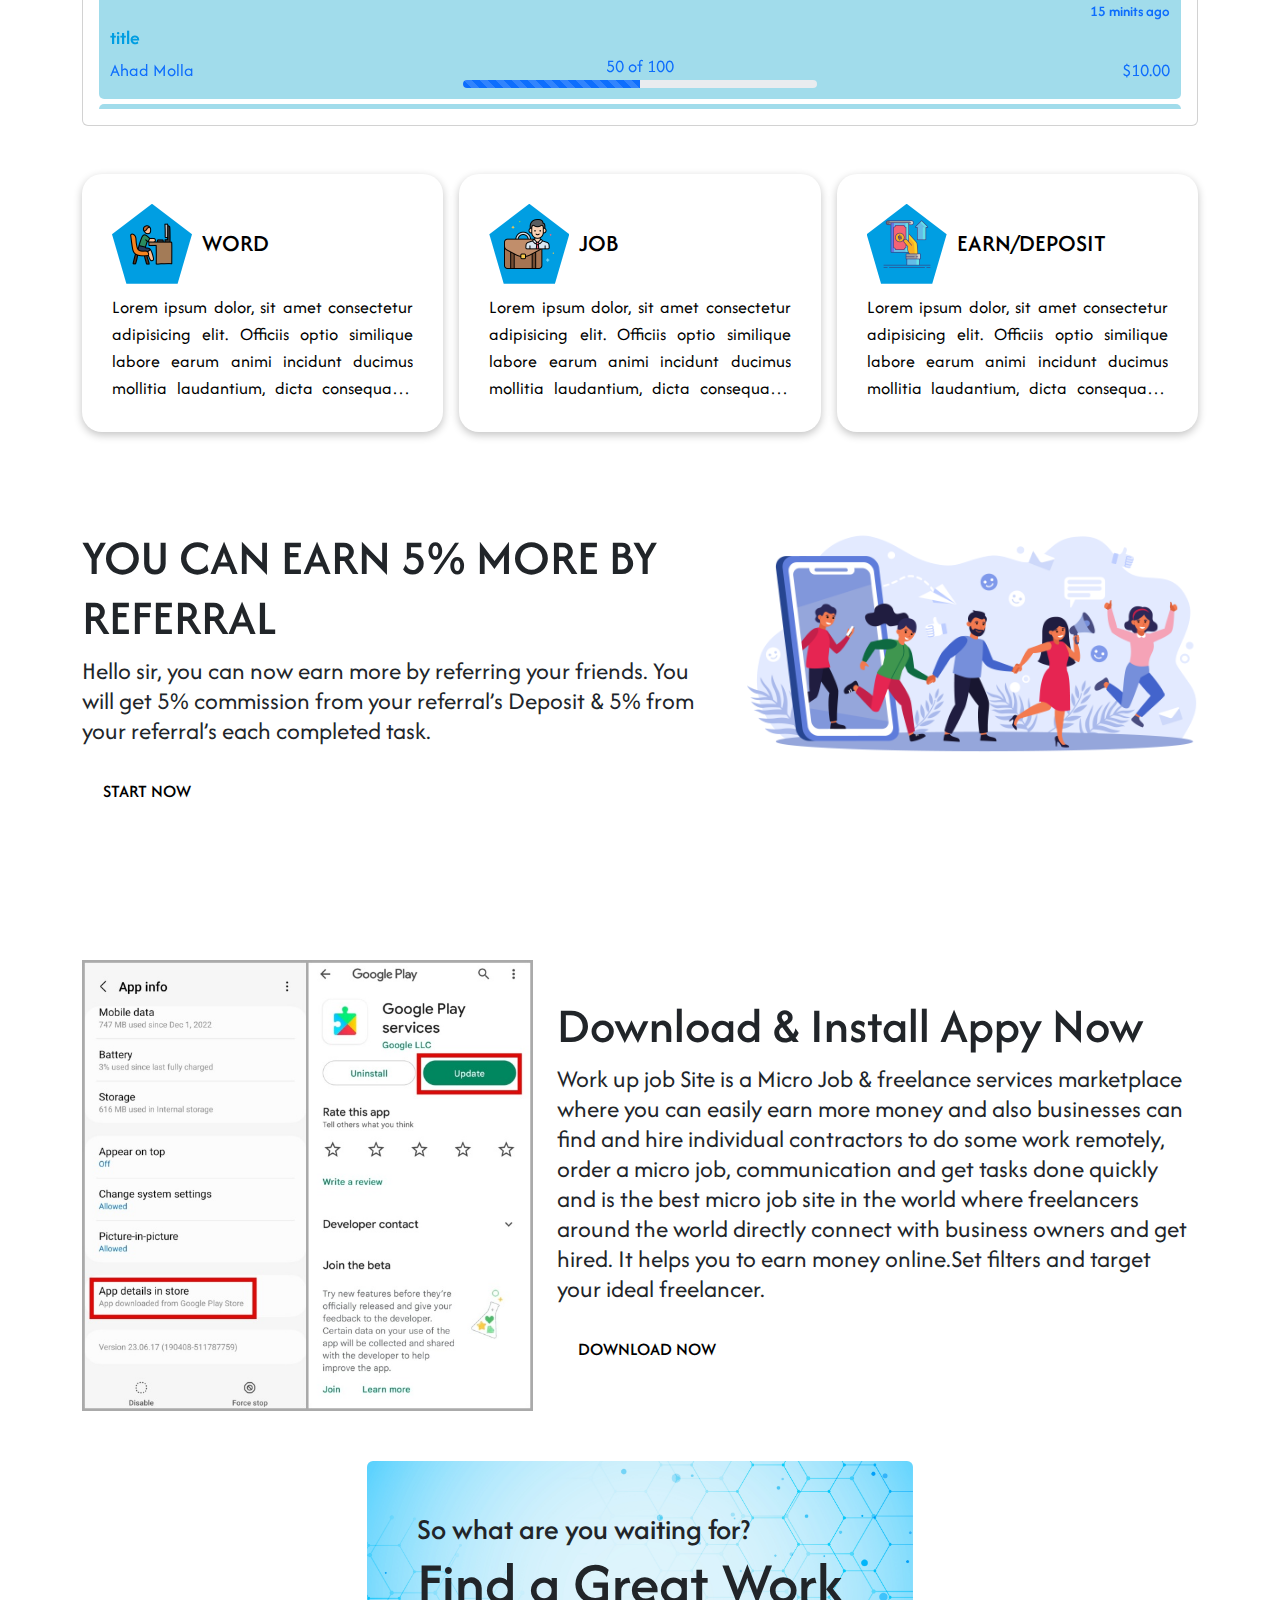
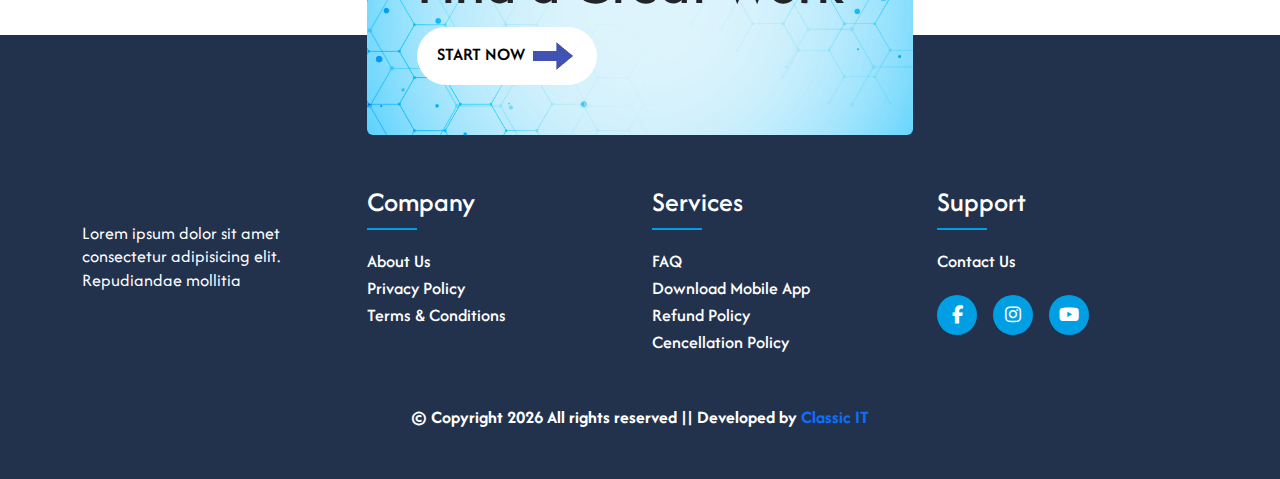
==== commit 53beb2b4: "my file full" ====
--- a/index.html
+++ b/index.html
@@ -45,8 +45,9 @@
                             <div class="nav_bar">
                                 <ul>
                                     <li><a href="index.html">home</a></li>
-                                    <li><a href="about.html">about</a></li>
-                                    <li><a href="service.html">service</a></li>
+                                    <li><a href="referral.html">Referral</a></li>
+                                    <li><a href="login.html">login</a></li>
+                                    <li><a href="register.html">register</a></li>
                                 </ul>
                             </div>
                             <!--crawlist.net widget ends-->
@@ -190,166 +191,134 @@
                         <div class="div2" id="four"></div>
                     </div>
                     <div class="card p-3 gap-2 activity__active">
-                        <div class="single__activity">
-                            <div class="activity__time">15 minits ago</div>
-                            <div class="activity_name">Like + Follow</div>
-                            <div class="activity_amount">
-                                <div class="activity_person_name">Ahad Molla</div>
-                                <div class="activity_process">
-                                    <div class="activity_process_count">50 of 100</div>
-                                    <div class="progress" role="progressbar" aria-label="Animated striped example"
-                                        aria-valuenow="50" aria-valuemin="0" aria-valuemax="100" style="height: 8px;">
-                                        <div class="progress-bar progress-bar-striped progress-bar-animated"
-                                            style="width: 50%"></div>
-                                    </div>
-                                </div>
-                                <div class="activity_payment">$10.00</div>
-                            </div>
-                        </div>
-                        <div class="single__activity">
-                            <div class="activity__time">20 minits ago</div>
-                            <div class="activity_name">Like + Follow</div>
-                            <div class="activity_amount">
-                                <div class="activity_person_name">Ahad Molla</div>
-                                <div class="activity_process">
-                                    <div class="activity_process_count">60 of 100</div>
-                                    <div class="progress" role="progressbar" aria-label="Animated striped example"
-                                        aria-valuenow="60" aria-valuemin="0" aria-valuemax="100" style="height: 8px;">
-                                        <div class="progress-bar progress-bar-striped progress-bar-animated"
-                                            style="width: 60%"></div>
-                                    </div>
-                                </div>
-                                <div class="activity_payment">$10.00</div>
-                            </div>
-                        </div>
-                        <div class="single__activity">
-                            <div class="activity__time">30 minits ago</div>
-                            <div class="activity_name">Like + Follow</div>
-                            <div class="activity_amount">
-                                <div class="activity_person_name">Ahad Molla</div>
-                                <div class="activity_process">
-                                    <div class="activity_process_count">50 of 100</div>
-                                    <div class="progress" role="progressbar" aria-label="Animated striped example"
-                                        aria-valuenow="75" aria-valuemin="0" aria-valuemax="100" style="height: 8px;">
-                                        <div class="progress-bar progress-bar-striped progress-bar-animated"
-                                            style="width: 50%"></div>
-                                    </div>
-                                </div>
-                                <div class="activity_payment">$10.00</div>
-                            </div>
-                        </div>
-                        <div class="single__activity">
-                            <div class="activity__time">10 minits ago</div>
-                            <div class="activity_name">Like + Follow</div>
-                            <div class="activity_amount">
-                                <div class="activity_person_name">Ahad Molla</div>
-                                <div class="activity_process">
-                                    <div class="activity_process_count">50 of 100</div>
-                                    <div class="progress" role="progressbar" aria-label="Animated striped example"
-                                        aria-valuenow="75" aria-valuemin="0" aria-valuemax="100" style="height: 8px;">
-                                        <div class="progress-bar progress-bar-striped progress-bar-animated"
-                                            style="width: 50%"></div>
-                                    </div>
-                                </div>
-                                <div class="activity_payment">$10.00</div>
-                            </div>
-                        </div>
-                        <div class="single__activity">
-                            <div class="activity__time">10 minits ago</div>
-                            <div class="activity_name">Like + Follow</div>
-                            <div class="activity_amount">
-                                <div class="activity_person_name">Ahad Molla</div>
-                                <div class="activity_process">
-                                    <div class="activity_process_count">50 of 100</div>
-                                    <div class="progress" role="progressbar" aria-label="Animated striped example"
-                                        aria-valuenow="75" aria-valuemin="0" aria-valuemax="100" style="height: 8px;">
-                                        <div class="progress-bar progress-bar-striped progress-bar-animated"
-                                            style="width: 50%"></div>
-                                    </div>
-                                </div>
-                                <div class="activity_payment">$10.00</div>
-                            </div>
-                        </div>
-                        <div class="single__activity">
-                            <div class="activity__time">10 minits ago</div>
-                            <div class="activity_name">Like + Follow</div>
-                            <div class="activity_amount">
-                                <div class="activity_person_name">Ahad Molla</div>
-                                <div class="activity_process">
-                                    <div class="activity_process_count">50 of 100</div>
-                                    <div class="progress" role="progressbar" aria-label="Animated striped example"
-                                        aria-valuenow="75" aria-valuemin="0" aria-valuemax="100" style="height: 8px;">
-                                        <div class="progress-bar progress-bar-striped progress-bar-animated"
-                                            style="width: 50%"></div>
-                                    </div>
-                                </div>
-                                <div class="activity_payment">$10.00</div>
-                            </div>
-                        </div>
-                        <div class="single__activity">
-                            <div class="activity__time">10 minits ago</div>
-                            <div class="activity_name">Like + Follow</div>
-                            <div class="activity_amount">
-                                <div class="activity_person_name">Ahad Molla</div>
-                                <div class="activity_process">
-                                    <div class="activity_process_count">50 of 100</div>
-                                    <div class="progress" role="progressbar" aria-label="Animated striped example"
-                                        aria-valuenow="75" aria-valuemin="0" aria-valuemax="100" style="height: 8px;">
-                                        <div class="progress-bar progress-bar-striped progress-bar-animated"
-                                            style="width: 50%"></div>
-                                    </div>
-                                </div>
-                                <div class="activity_payment">$10.00</div>
-                            </div>
-                        </div>
-                        <div class="single__activity">
-                            <div class="activity__time">10 minits ago</div>
-                            <div class="activity_name">Like + Follow</div>
-                            <div class="activity_amount">
-                                <div class="activity_person_name">Ahad Molla</div>
-                                <div class="activity_process">
-                                    <div class="activity_process_count">50 of 100</div>
-                                    <div class="progress" role="progressbar" aria-label="Animated striped example"
-                                        aria-valuenow="75" aria-valuemin="0" aria-valuemax="100" style="height: 8px;">
-                                        <div class="progress-bar progress-bar-striped progress-bar-animated"
-                                            style="width: 50%"></div>
-                                    </div>
-                                </div>
-                                <div class="activity_payment">$10.00</div>
-                            </div>
-                        </div>
-                        <div class="single__activity">
-                            <div class="activity__time">10 minits ago</div>
-                            <div class="activity_name">Like + Follow</div>
-                            <div class="activity_amount">
-                                <div class="activity_person_name">Ahad Molla</div>
-                                <div class="activity_process">
-                                    <div class="activity_process_count">50 of 100</div>
-                                    <div class="progress" role="progressbar" aria-label="Animated striped example"
-                                        aria-valuenow="75" aria-valuemin="0" aria-valuemax="100" style="height: 8px;">
-                                        <div class="progress-bar progress-bar-striped progress-bar-animated"
-                                            style="width: 50%"></div>
-                                    </div>
-                                </div>
-                                <div class="activity_payment">$10.00</div>
-                            </div>
-                        </div>
-                        <div class="single__activity">
-                            <div class="activity__time">10 minits ago</div>
-                            <div class="activity_name">Like + Follow</div>
-                            <div class="activity_amount">
-                                <div class="activity_person_name">Ahad Molla</div>
-                                <div class="activity_process">
-                                    <div class="activity_process_count">50 of 100</div>
-                                    <div class="progress" role="progressbar" aria-label="Animated striped example"
-                                        aria-valuenow="75" aria-valuemin="0" aria-valuemax="100" style="height: 8px;">
-                                        <div class="progress-bar progress-bar-striped progress-bar-animated"
-                                            style="width: 50%"></div>
-                                    </div>
-                                </div>
-                                <div class="activity_payment">$10.00</div>
-                            </div>
-                        </div>
+                        <a href="" class="single__activity d-block">
+                            <div class="activity__time">15 minits ago</div>
+                            <div class="activity_name">title</div>
+                            <div class="activity_amount">
+                                <div class="activity_person_name">Ahad Molla</div>
+                                <div class="activity_process">
+                                    <div class="activity_process_count">50 of 100</div>
+                                    <div class="progress" role="progressbar" aria-label="Animated striped example"
+                                        aria-valuenow="50" aria-valuemin="0" aria-valuemax="100" style="height: 8px;">
+                                        <div class="progress-bar progress-bar-striped progress-bar-animated"
+                                            style="width: 50%"></div>
+                                    </div>
+                                </div>
+                                <div class="activity_payment">$10.00</div>
+                            </div>
+                        </a>
+                        <a href="" class="single__activity d-block">
+                            <div class="activity__time">15 minits ago</div>
+                            <div class="activity_name">title</div>
+                            <div class="activity_amount">
+                                <div class="activity_person_name">Ahad Molla</div>
+                                <div class="activity_process">
+                                    <div class="activity_process_count">50 of 100</div>
+                                    <div class="progress" role="progressbar" aria-label="Animated striped example"
+                                        aria-valuenow="50" aria-valuemin="0" aria-valuemax="100" style="height: 8px;">
+                                        <div class="progress-bar progress-bar-striped progress-bar-animated"
+                                            style="width: 50%"></div>
+                                    </div>
+                                </div>
+                                <div class="activity_payment">$10.00</div>
+                            </div>
+                        </a>
+                        <a href="" class="single__activity d-block">
+                            <div class="activity__time">15 minits ago</div>
+                            <div class="activity_name">title</div>
+                            <div class="activity_amount">
+                                <div class="activity_person_name">Ahad Molla</div>
+                                <div class="activity_process">
+                                    <div class="activity_process_count">50 of 100</div>
+                                    <div class="progress" role="progressbar" aria-label="Animated striped example"
+                                        aria-valuenow="50" aria-valuemin="0" aria-valuemax="100" style="height: 8px;">
+                                        <div class="progress-bar progress-bar-striped progress-bar-animated"
+                                            style="width: 50%"></div>
+                                    </div>
+                                </div>
+                                <div class="activity_payment">$10.00</div>
+                            </div>
+                        </a>
+                        <a href="" class="single__activity d-block">
+                            <div class="activity__time">15 minits ago</div>
+                            <div class="activity_name">title</div>
+                            <div class="activity_amount">
+                                <div class="activity_person_name">Ahad Molla</div>
+                                <div class="activity_process">
+                                    <div class="activity_process_count">50 of 100</div>
+                                    <div class="progress" role="progressbar" aria-label="Animated striped example"
+                                        aria-valuenow="50" aria-valuemin="0" aria-valuemax="100" style="height: 8px;">
+                                        <div class="progress-bar progress-bar-striped progress-bar-animated"
+                                            style="width: 50%"></div>
+                                    </div>
+                                </div>
+                                <div class="activity_payment">$10.00</div>
+                            </div>
+                        </a>
+                        <a href="" class="single__activity d-block">
+                            <div class="activity__time">15 minits ago</div>
+                            <div class="activity_name">title</div>
+                            <div class="activity_amount">
+                                <div class="activity_person_name">Ahad Molla</div>
+                                <div class="activity_process">
+                                    <div class="activity_process_count">50 of 100</div>
+                                    <div class="progress" role="progressbar" aria-label="Animated striped example"
+                                        aria-valuenow="50" aria-valuemin="0" aria-valuemax="100" style="height: 8px;">
+                                        <div class="progress-bar progress-bar-striped progress-bar-animated"
+                                            style="width: 50%"></div>
+                                    </div>
+                                </div>
+                                <div class="activity_payment">$10.00</div>
+                            </div>
+                        </a>
+                        <a href="" class="single__activity d-block">
+                            <div class="activity__time">15 minits ago</div>
+                            <div class="activity_name">title</div>
+                            <div class="activity_amount">
+                                <div class="activity_person_name">Ahad Molla</div>
+                                <div class="activity_process">
+                                    <div class="activity_process_count">50 of 100</div>
+                                    <div class="progress" role="progressbar" aria-label="Animated striped example"
+                                        aria-valuenow="50" aria-valuemin="0" aria-valuemax="100" style="height: 8px;">
+                                        <div class="progress-bar progress-bar-striped progress-bar-animated"
+                                            style="width: 50%"></div>
+                                    </div>
+                                </div>
+                                <div class="activity_payment">$10.00</div>
+                            </div>
+                        </a>
+                        <a href="" class="single__activity d-block">
+                            <div class="activity__time">15 minits ago</div>
+                            <div class="activity_name">title</div>
+                            <div class="activity_amount">
+                                <div class="activity_person_name">Ahad Molla</div>
+                                <div class="activity_process">
+                                    <div class="activity_process_count">50 of 100</div>
+                                    <div class="progress" role="progressbar" aria-label="Animated striped example"
+                                        aria-valuenow="50" aria-valuemin="0" aria-valuemax="100" style="height: 8px;">
+                                        <div class="progress-bar progress-bar-striped progress-bar-animated"
+                                            style="width: 50%"></div>
+                                    </div>
+                                </div>
+                                <div class="activity_payment">$10.00</div>
+                            </div>
+                        </a>
+                        <a href="" class="single__activity d-block">
+                            <div class="activity__time">15 minits ago</div>
+                            <div class="activity_name">Title</div>
+                            <div class="activity_amount">
+                                <div class="activity_person_name">Ahad Molla</div>
+                                <div class="activity_process">
+                                    <div class="activity_process_count">50 of 100</div>
+                                    <div class="progress" role="progressbar" aria-label="Animated striped example"
+                                        aria-valuenow="50" aria-valuemin="0" aria-valuemax="100" style="height: 8px;">
+                                        <div class="progress-bar progress-bar-striped progress-bar-animated"
+                                            style="width: 50%"></div>
+                                    </div>
+                                </div>
+                                <div class="activity_payment">$10.00</div>
+                            </div>
+                        </a>
                     </div>
                 </div>
             </div>
@@ -485,9 +454,9 @@
                         <div class="footer_widget">
                             <h3>Company</h3>
                             <ul class="footer__menu">
-                                <li><a href="">About Us</a></li>
-                                <li><a href="">Privacy Policy</a></li>
-                                <li><a href="">Terms & Conditions</a></li>
+                                <li><a href="about.html">About Us</a></li>
+                                <li><a href="privacy.html">Privacy Policy</a></li>
+                                <li><a href="terms.html">Terms & Conditions</a></li>
                             </ul>
                         </div>
                     </div>
@@ -495,10 +464,10 @@
                         <div class="footer_widget">
                             <h3>Services</h3>
                             <ul class="footer__menu">
-                                <li><a href="">FAQ</a></li>
+                                <li><a href="faq.html">FAQ</a></li>
                                 <li><a href="">Download Mobile App</a></li>
-                                <li><a href="">Refund Policy</a></li>
-                                <li><a href="">Cencellation Policy</a></li>
+                                <li><a href="refund.html">Refund Policy</a></li>
+                                <li><a href="cencellation.html">Cencellation Policy</a></li>
                             </ul>
                         </div>
                     </div>
--- a/css/style.css
+++ b/css/style.css
@@ -828,4 +828,166 @@
     padding: 10px 20px;
     background-color: transparent;
     color: #fff;
-}+}
+
+/* referral start */
+
+.referral__section {
+    background-size: cover;
+    background-position: center;
+    background-repeat: no-repeat;
+    position: relative;
+    z-index: 2;
+    padding: 100px 0;
+}
+
+.referral__section::after {
+    position: absolute;
+    content: '';
+    left: 0;
+    top: 0;
+    width: 100%;
+    height: 100%;
+    background: #000;
+    opacity: .5;
+    z-index: -1;
+}
+
+.referral__content h1 {
+    color: #fff;
+    font-size: 70px;
+    margin-bottom: 0;
+    line-height: 1.3;
+}
+
+.referral__content p {
+    color: #fff;
+    font-size: 30px;
+    line-height: 1.3;
+    margin: 30px 0;
+}
+
+.single__feature {
+    box-shadow: rgba(0, 0, 0, 0.1) 0px 4px 12px;
+    padding: 50px;
+    border-radius: 150px 160px 150px;
+    position: relative;
+    background-image: linear-gradient(to left bottom, #00bdff, #05a4df, #068cc0, #0575a2, #025e85);
+    z-index: 2;
+    text-align: center;
+}
+
+.single__feature::after {
+    position: absolute;
+    content: '';
+    /* background: #fff; */
+    background-image: linear-gradient(to left bottom, #e3e2e2, #eae9e9, #f1f0f1, #f8f8f8, #ffffff);
+    width: 100%;
+    height: 100%;
+    transition: all .5s ease-in-out;
+    left: 0;
+    top: 0;
+    border-radius: 0 150px 0 150px;
+    z-index: -1;
+}
+
+.single__feature:hover:after {
+    box-shadow: rgba(240, 46, 170, 0.4) 0px 5px, rgba(240, 46, 170, 0.3) 0px 10px, rgba(240, 46, 170, 0.2) 0px 15px, rgba(240, 46, 170, 0.1) 0px 20px, rgba(240, 46, 170, 0.05) 0px 25px;
+}
+
+.single__feature p {
+    font-size: 25px;
+    line-height: 1;
+    overflow: hidden;
+    width: 100%;
+    display: -webkit-box;
+    -webkit-line-clamp: 3;
+    -webkit-box-orient: vertical;
+    height: 50px;
+}
+
+.single__process {
+    border-radius: 30% 70% 70% 30% / 30% 30% 70% 70%;
+    background: #009ee1;
+    text-align: center;
+    padding: 30px;
+    min-height: 300px;
+    display: flex;
+    align-items: center;
+    position: relative;
+    justify-content: center;
+    max-width: 300px;
+    margin: auto;
+}
+
+.single__process::after {
+    position: absolute;
+    content: '';
+    left: 0;
+    top: 0;
+    width: 100%;
+    height: 100%;
+    border-radius: 30% 70% 70% 30% / 30% 30% 70% 70%;
+    transform: rotate(170deg);
+    background-color: rebeccapurple;
+    z-index: -1;
+}
+
+.single__process p {
+    color: #fff;
+    font-size: 25px;
+    line-height: 1;
+}
+
+.promotional__content {
+    position: relative;
+    z-index: 2;
+    box-shadow: rgba(0, 0, 0, 0.1) 0px 4px 12px;
+    padding: 20px;
+    background: #00A54F;
+    border: 2px dashed #ddd;
+    /* Initialize the counter */
+}
+
+.work_process_area {
+    position: relative;
+    z-index: 1;
+    background-size: cover;
+    animation: testiMonial 20s linear infinite;
+}
+
+@keyframes testiMonial {
+    0% {
+        background-position: 0 0;
+    }
+
+    15% {
+        background-position: 250px 50px;
+    }
+
+    30% {
+        background-position: 500px 0px;
+    }
+
+    45% {
+        background-position: 750px 50px;
+    }
+
+    60% {
+        background-position: 1000px 0px;
+    }
+
+    75% {
+        background-position: 1250px 50px;
+    }
+
+    90% {
+        background-position: 1500px 0px;
+    }
+
+    100% {
+        background-position: 1750px 50px;
+    }
+}
+
+/* referral end */--- a/css/responsive.css
+++ b/css/responsive.css
@@ -3,7 +3,11 @@
 
 
 /* Normal desktop :992px. */
-@media (min-width: 992px) and (max-width: 1200px) {}
+@media (min-width: 992px) and (max-width: 1200px) {
+    .referral__content h1 {
+        font-size: 55px;
+    }
+}
 
 
 /* Tablet desktop :768px. */
@@ -16,6 +20,10 @@
         font-size: 25px;
         line-height: 1;
         margin-top: 15px;
+    }
+
+    .referral__content h1 {
+        font-size: 50px;
     }
 }
 
@@ -80,6 +88,11 @@
     .footer__area {
         padding-top: 110px;
     }
+
+    .referral__content h1 {
+        font-size: 40px;
+        line-height: 1;
+    }
 }
 
 /* Large Mobile :480px. */
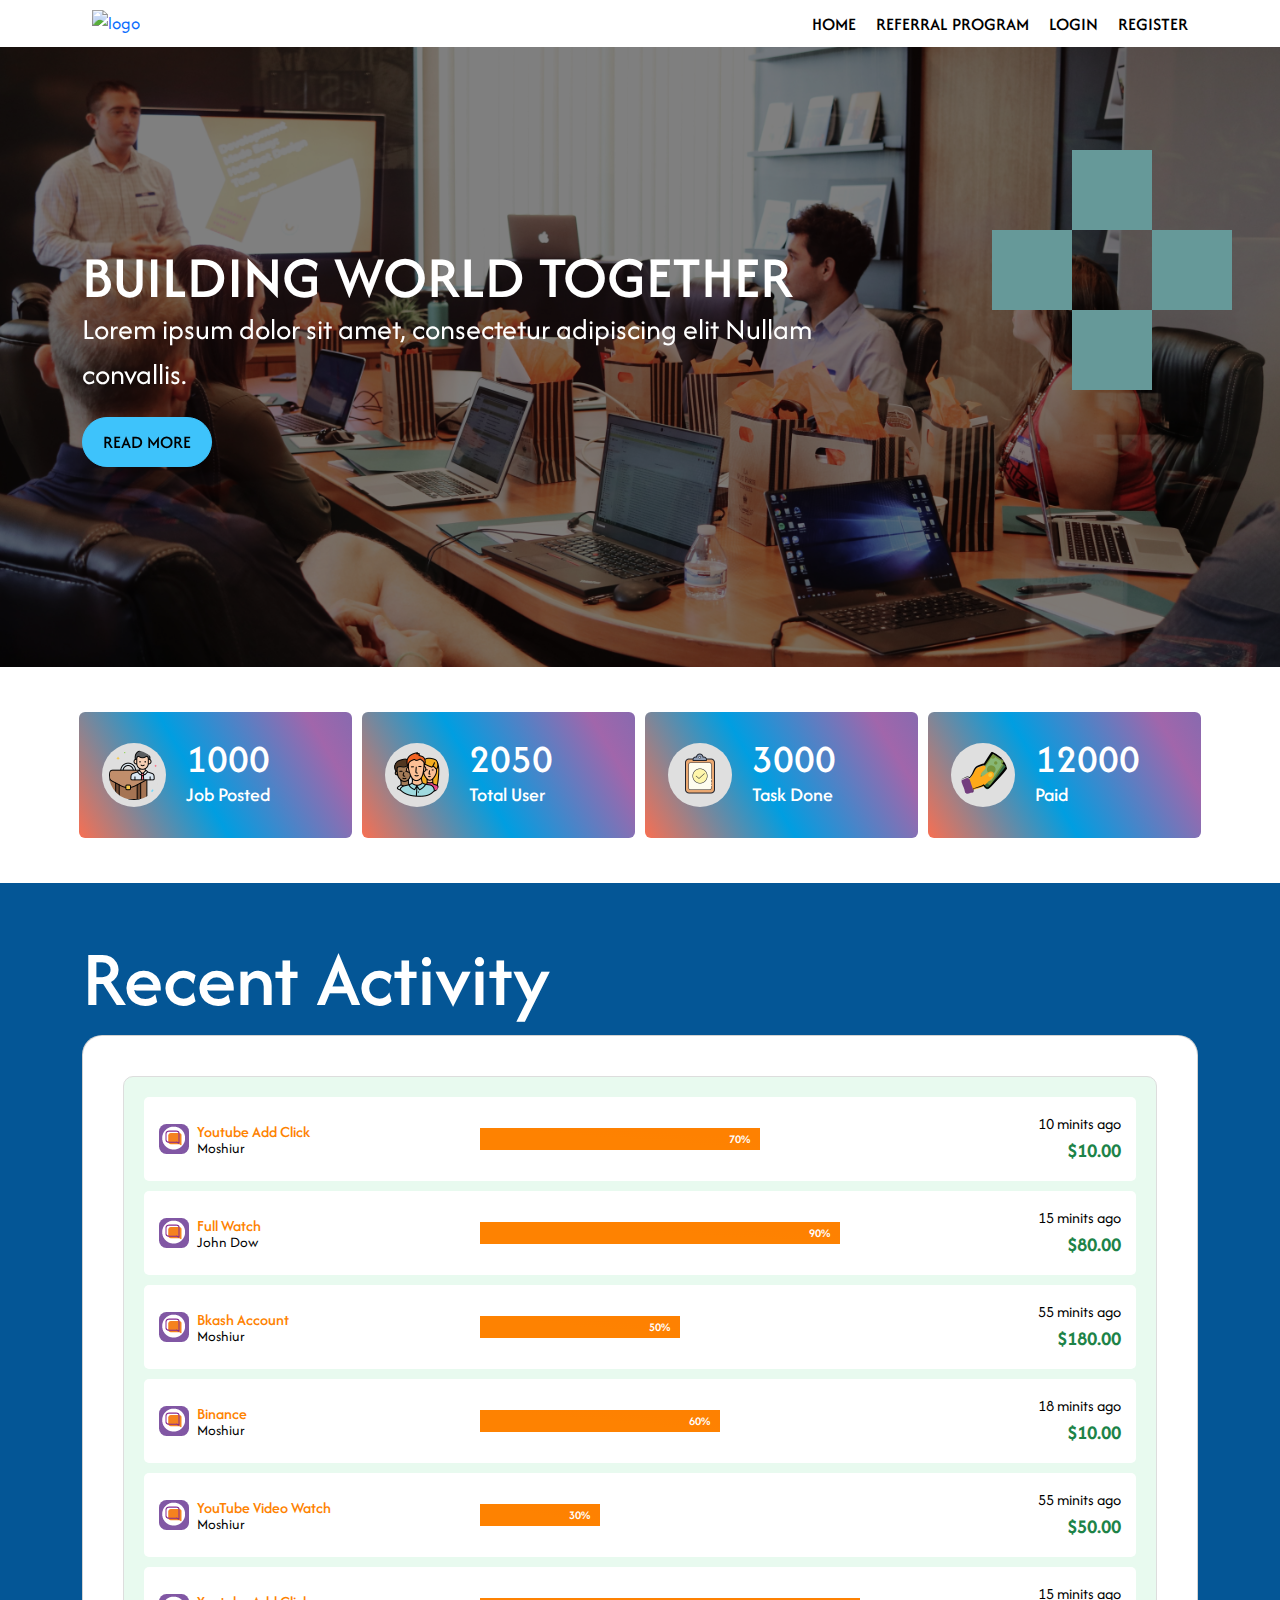
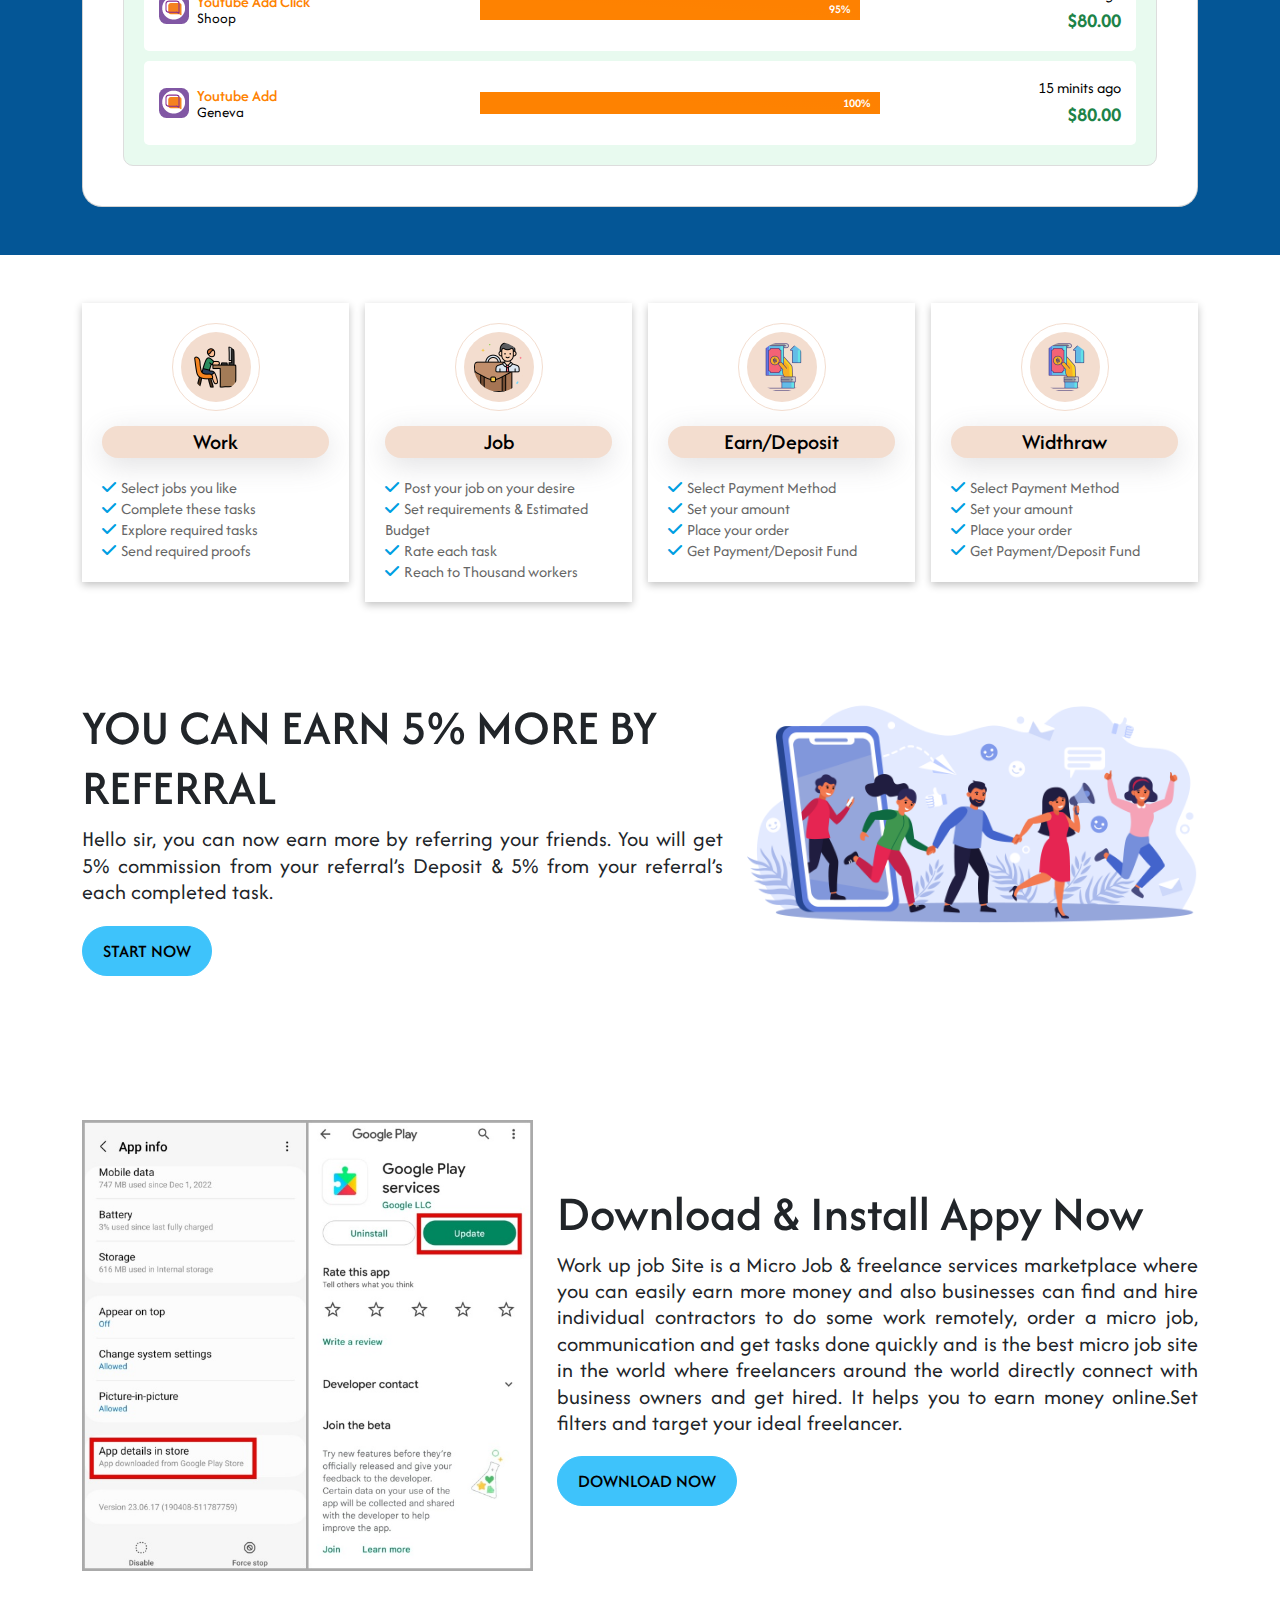
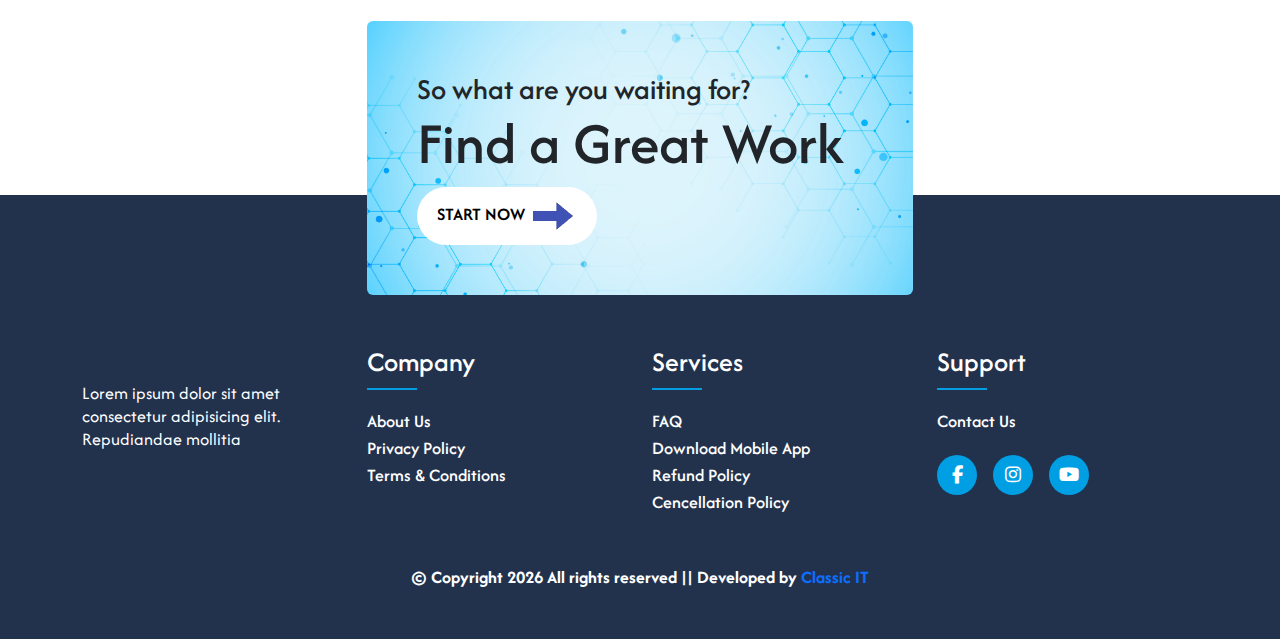
==== commit 654f3706: "home page design change" ====
--- a/index.html
+++ b/index.html
@@ -26,43 +26,48 @@
     <header>
         <div class="header__area">
             <div class="container">
-                <div class="row">
-                    <div class="col-6">
+                <div class="row align-items-center">
+                    <div class="col-md-3 col-6">
                         <div class="logo">
                             <a href="index.html">
                                 <img src="images/logo.svg" alt="logo">
                             </a>
                         </div>
                     </div>
-                    <div class="col-6">
-                        <div class="menu-outer">
-                            <div class="menu-icon">
-                                <div class="bar"></div>
-                                <div class="bar"></div>
-                                <div class="bar"></div>
+                    <div class="d-md-block col-md-9 d-none">
+                        <div class="main__menu">
+                            <ul>
+                                <li><a href="index.html">home</a></li>
+                                <li><a href="index.html">referral program</a></li>
+                                <li><a href="">login</a></li>
+                                <li><a href="">register</a></li>
+                            </ul>
+                        </div>
+                    </div>
+                    <div class="d-md-none d-sm-block col-6 text-end">
+                        <div class="m-0 mobile_bars" type="button" data-bs-toggle="offcanvas"
+                            data-bs-target="#offcanvasExample" aria-controls="offcanvasExample">
+                            <i class="fa fa-bars"></i>
+                        </div>
+                        <div class="offcanvas offcanvas-start" tabindex="-1" id="offcanvasExample"
+                            aria-labelledby="offcanvasExampleLabel">
+                            <div class="offcanvas-header">
+                                <h5 class="offcanvas-title" id="offcanvasExampleLabel">
+                                    <a href="" class="mobile__logo"><img src="images/logo.svg" alt="logo"></a>
+                                </h5>
+                                <div class="btn-close" data-bs-dismiss="offcanvas" aria-label="Close"></div>
                             </div>
-                            <!--crawlist.net widget starts-->
-                            <div class="nav_bar">
-                                <ul>
-                                    <li><a href="index.html">home</a></li>
-                                    <li><a href="referral.html">Referral</a></li>
-                                    <li><a href="login.html">login</a></li>
-                                    <li><a href="register.html">register</a></li>
-                                </ul>
+                            <div class="offcanvas-body">
+                                <div class="main__menu">
+                                    <ul class="d-block text-start">
+                                        <li><a href="index.html">home</a></li>
+                                        <li><a href="index.html">referral program</a></li>
+                                        <li><a href="">login</a></li>
+                                        <li><a href="">register</a></li>
+                                    </ul>
+                                </div>
                             </div>
-                            <!--crawlist.net widget ends-->
-                        </div>
-                        <a class="menu-close" onClick="return true">
-                            <div class="menu-icon">
-                                <div class="bar"></div>
-                                <div class="bar"></div>
-                            </div>
-                        </a>
-
-                        <!-- 
-                        <a href="https://codepen.io/a7rarpress" target="_blank" title="codepen"
-                            style="position: fixed; bottom: 10px; right: 10px"><img
-                                src="https://tinypic.host/images/2023/03/27/codepen_circle_icon_237905.png" alt=""></a> -->
+                        </div>
                     </div>
                 </div>
             </div>
@@ -83,11 +88,6 @@
                                 <a data-animation="fadeInUp" data-delay="2s" href="#" class="btn">read more</a>
                             </div>
                         </div>
-                        <div class="col-lg-3 d-none d-lg-block">
-                            <div class="slide-img" data-animation="fadeInUp" data-delay="2.5s">
-                                <img src="images/work/deposit.png" alt="">
-                            </div>
-                        </div>
                     </div>
                 </div>
             </div>
@@ -102,11 +102,6 @@
                                 <a data-animation="fadeInUp" data-delay="2s" href="#" class="btn">read more</a>
                             </div>
                         </div>
-                        <div class="col-lg-3 d-none d-lg-block">
-                            <div class="slide-img" data-animation="fadeInUp" data-delay="2.5s">
-                                <img src="images/work/deposit.png" alt="">
-                            </div>
-                        </div>
                     </div>
                 </div>
             </div>
@@ -121,11 +116,6 @@
                                 <a data-animation="fadeInUp" data-delay="2s" href="#" class="btn">read more</a>
                             </div>
                         </div>
-                        <div class="col-lg-3 d-none d-lg-block">
-                            <div class="slide-img" data-animation="fadeInUp" data-delay="2.5s">
-                                <img src="images/work/deposit.png" alt="">
-                            </div>
-                        </div>
                     </div>
                 </div>
             </div>
@@ -140,32 +130,40 @@
                     <div class="single__counter text-center gradient-border" data-aos="fade-up"
                         data-aos-duration="3000">
                         <img src="images/counter/job.png" alt="">
-                        <h2>1000</h2>
-                        <h6>Job Posted</h6>
+                        <div>
+                            <h2>1000</h2>
+                            <h6>Job Posted</h6>
+                        </div>
                     </div>
                 </div>
                 <div class="col-lg-3 col-sm-6 ">
                     <div class="single__counter text-center gradient-border" data-aos="fade-up"
                         data-aos-duration="2500">
                         <img src="images/counter/user.png" alt="">
-                        <h2>2050</h2>
-                        <h6>Total User</h6>
+                        <div>
+                            <h2>2050</h2>
+                            <h6>Total User</h6>
+                        </div>
                     </div>
                 </div>
                 <div class="col-lg-3 col-sm-6 ">
                     <div class="single__counter text-center gradient-border" data-aos="fade-up"
                         data-aos-duration="2000">
                         <img src="images/counter/check.png" alt="">
-                        <h2>3000</h2>
-                        <h6>Task Done</h6>
+                        <div>
+                            <h2>3000</h2>
+                            <h6>Task Done</h6>
+                        </div>
                     </div>
                 </div>
                 <div class="col-lg-3 col-sm-6 ">
                     <div class="single__counter text-center gradient-border" data-aos="fade-up"
                         data-aos-duration="1500">
                         <img src="images/counter/payment.png" alt="">
-                        <h2>12000</h2>
-                        <h6>Paid</h6>
+                        <div>
+                            <h2>12000</h2>
+                            <h6>Paid</h6>
+                        </div>
                     </div>
                 </div>
             </div>
@@ -173,12 +171,13 @@
     </div>
     <!-- counter end -->
     <!-- activity start -->
-    <div class="activity__area pb-5 pt-5" data-aos="fade-up" data-aos-duration="3000">
+    <div class="activity__area pb-5 pt-5" data-aos="fade-up" data-aos-duration="3000"
+        style="background-color: #045696;">
         <div class="container">
             <div class="row">
                 <div class="col-12">
                     <div class="activity__title">
-                        <h2>Recent Activity</h2>
+                        <h2 class="text-white">Recent Activity</h2>
                     </div>
                 </div>
             </div>
@@ -190,135 +189,376 @@
                         <div class="div2" id="three"></div>
                         <div class="div2" id="four"></div>
                     </div>
-                    <div class="card p-3 gap-2 activity__active">
-                        <a href="" class="single__activity d-block">
-                            <div class="activity__time">15 minits ago</div>
-                            <div class="activity_name">title</div>
-                            <div class="activity_amount">
-                                <div class="activity_person_name">Ahad Molla</div>
-                                <div class="activity_process">
-                                    <div class="activity_process_count">50 of 100</div>
-                                    <div class="progress" role="progressbar" aria-label="Animated striped example"
-                                        aria-valuenow="50" aria-valuemin="0" aria-valuemax="100" style="height: 8px;">
-                                        <div class="progress-bar progress-bar-striped progress-bar-animated"
-                                            style="width: 50%"></div>
-                                    </div>
-                                </div>
-                                <div class="activity_payment">$10.00</div>
-                            </div>
-                        </a>
-                        <a href="" class="single__activity d-block">
-                            <div class="activity__time">15 minits ago</div>
-                            <div class="activity_name">title</div>
-                            <div class="activity_amount">
-                                <div class="activity_person_name">Ahad Molla</div>
-                                <div class="activity_process">
-                                    <div class="activity_process_count">50 of 100</div>
-                                    <div class="progress" role="progressbar" aria-label="Animated striped example"
-                                        aria-valuenow="50" aria-valuemin="0" aria-valuemax="100" style="height: 8px;">
-                                        <div class="progress-bar progress-bar-striped progress-bar-animated"
-                                            style="width: 50%"></div>
-                                    </div>
-                                </div>
-                                <div class="activity_payment">$10.00</div>
-                            </div>
-                        </a>
-                        <a href="" class="single__activity d-block">
-                            <div class="activity__time">15 minits ago</div>
-                            <div class="activity_name">title</div>
-                            <div class="activity_amount">
-                                <div class="activity_person_name">Ahad Molla</div>
-                                <div class="activity_process">
-                                    <div class="activity_process_count">50 of 100</div>
-                                    <div class="progress" role="progressbar" aria-label="Animated striped example"
-                                        aria-valuenow="50" aria-valuemin="0" aria-valuemax="100" style="height: 8px;">
-                                        <div class="progress-bar progress-bar-striped progress-bar-animated"
-                                            style="width: 50%"></div>
-                                    </div>
-                                </div>
-                                <div class="activity_payment">$10.00</div>
-                            </div>
-                        </a>
-                        <a href="" class="single__activity d-block">
-                            <div class="activity__time">15 minits ago</div>
-                            <div class="activity_name">title</div>
-                            <div class="activity_amount">
-                                <div class="activity_person_name">Ahad Molla</div>
-                                <div class="activity_process">
-                                    <div class="activity_process_count">50 of 100</div>
-                                    <div class="progress" role="progressbar" aria-label="Animated striped example"
-                                        aria-valuenow="50" aria-valuemin="0" aria-valuemax="100" style="height: 8px;">
-                                        <div class="progress-bar progress-bar-striped progress-bar-animated"
-                                            style="width: 50%"></div>
-                                    </div>
-                                </div>
-                                <div class="activity_payment">$10.00</div>
-                            </div>
-                        </a>
-                        <a href="" class="single__activity d-block">
-                            <div class="activity__time">15 minits ago</div>
-                            <div class="activity_name">title</div>
-                            <div class="activity_amount">
-                                <div class="activity_person_name">Ahad Molla</div>
-                                <div class="activity_process">
-                                    <div class="activity_process_count">50 of 100</div>
-                                    <div class="progress" role="progressbar" aria-label="Animated striped example"
-                                        aria-valuenow="50" aria-valuemin="0" aria-valuemax="100" style="height: 8px;">
-                                        <div class="progress-bar progress-bar-striped progress-bar-animated"
-                                            style="width: 50%"></div>
-                                    </div>
-                                </div>
-                                <div class="activity_payment">$10.00</div>
-                            </div>
-                        </a>
-                        <a href="" class="single__activity d-block">
-                            <div class="activity__time">15 minits ago</div>
-                            <div class="activity_name">title</div>
-                            <div class="activity_amount">
-                                <div class="activity_person_name">Ahad Molla</div>
-                                <div class="activity_process">
-                                    <div class="activity_process_count">50 of 100</div>
-                                    <div class="progress" role="progressbar" aria-label="Animated striped example"
-                                        aria-valuenow="50" aria-valuemin="0" aria-valuemax="100" style="height: 8px;">
-                                        <div class="progress-bar progress-bar-striped progress-bar-animated"
-                                            style="width: 50%"></div>
-                                    </div>
-                                </div>
-                                <div class="activity_payment">$10.00</div>
-                            </div>
-                        </a>
-                        <a href="" class="single__activity d-block">
-                            <div class="activity__time">15 minits ago</div>
-                            <div class="activity_name">title</div>
-                            <div class="activity_amount">
-                                <div class="activity_person_name">Ahad Molla</div>
-                                <div class="activity_process">
-                                    <div class="activity_process_count">50 of 100</div>
-                                    <div class="progress" role="progressbar" aria-label="Animated striped example"
-                                        aria-valuenow="50" aria-valuemin="0" aria-valuemax="100" style="height: 8px;">
-                                        <div class="progress-bar progress-bar-striped progress-bar-animated"
-                                            style="width: 50%"></div>
-                                    </div>
-                                </div>
-                                <div class="activity_payment">$10.00</div>
-                            </div>
-                        </a>
-                        <a href="" class="single__activity d-block">
-                            <div class="activity__time">15 minits ago</div>
-                            <div class="activity_name">Title</div>
-                            <div class="activity_amount">
-                                <div class="activity_person_name">Ahad Molla</div>
-                                <div class="activity_process">
-                                    <div class="activity_process_count">50 of 100</div>
-                                    <div class="progress" role="progressbar" aria-label="Animated striped example"
-                                        aria-valuenow="50" aria-valuemin="0" aria-valuemax="100" style="height: 8px;">
-                                        <div class="progress-bar progress-bar-striped progress-bar-animated"
-                                            style="width: 50%"></div>
-                                    </div>
-                                </div>
-                                <div class="activity_payment">$10.00</div>
-                            </div>
-                        </a>
+                    <div class="card activity__table">
+                        <div class="activity__table__area">
+                            <a href="" class="single__activity d-block">
+                                <div class="row g-0 align-items-center">
+                                    <div class="col-lg-4 col-md-5 order-first col-7">
+                                        <div class="activity__left">
+                                            <div class="activity__name d-flex gap-2 align-items-center">
+                                                <div class="activity__photo">
+                                                    <img src="images//game.png" alt="">
+                                                </div>
+                                                <div class="activity__content">
+                                                    <h6>Youtube Add Click</h6>
+                                                    <p>moshiur</p>
+                                                </div>
+                                            </div>
+                                        </div>
+                                    </div>
+                                    <div class="col-lg-5 col-md-4 order-last">
+                                        <div class="activity__center d-flex align-items-center">
+                                            <div class="progress" role="progressbar" aria-label="Success example"
+                                                aria-valuenow="70" aria-valuemin="0" aria-valuemax="100">
+                                                <div class="progress-bar " style="width: 70%">70%</div>
+                                            </div>
+                                        </div>
+                                    </div>
+                                    <div class="col-lg-3 col-md-3 order-first col-5 order-md-last">
+                                        <div class="activity__right text-end">
+                                            <div class="activity__time">10 minits ago</div>
+                                            <div class="activity__amount">$10.00</div>
+                                        </div>
+                                    </div>
+                                </div>
+                            </a>
+                            <a href="" class="single__activity d-block">
+                                <div class="row g-0 align-items-center">
+                                    <div class="col-lg-4 col-md-5 order-first col-7">
+                                        <div class="activity__left">
+                                            <div class="activity__name d-flex gap-2 align-items-center">
+                                                <div class="activity__photo">
+                                                    <img src="images//game.png" alt="">
+                                                </div>
+                                                <div class="activity__content">
+                                                    <h6>full watch</h6>
+                                                    <p>john dow</p>
+                                                </div>
+                                            </div>
+                                        </div>
+                                    </div>
+                                    <div class="col-lg-5 col-md-4 order-last">
+                                        <div class="activity__center d-flex align-items-center">
+                                            <div class="progress" role="progressbar" aria-label="Success example"
+                                                aria-valuenow="90" aria-valuemin="0" aria-valuemax="100">
+                                                <div class="progress-bar " style="width: 90%">90%</div>
+                                            </div>
+                                        </div>
+                                    </div>
+                                    <div class="col-lg-3 col-md-3 order-first col-5 order-md-last">
+                                        <div class="activity__right text-end">
+                                            <div class="activity__time">15 minits ago</div>
+                                            <div class="activity__amount">$80.00</div>
+                                        </div>
+                                    </div>
+                                </div>
+                            </a>
+                            <a href="" class="single__activity d-block">
+                                <div class="row g-0 align-items-center">
+                                    <div class="col-lg-4 col-md-5 order-first col-7">
+                                        <div class="activity__left">
+                                            <div class="activity__name d-flex gap-2 align-items-center">
+                                                <div class="activity__photo">
+                                                    <img src="images//game.png" alt="">
+                                                </div>
+                                                <div class="activity__content">
+                                                    <h6>Bkash account</h6>
+                                                    <p>moshiur</p>
+                                                </div>
+                                            </div>
+                                        </div>
+                                    </div>
+                                    <div class="col-lg-5 col-md-4 order-last">
+                                        <div class="activity__center d-flex align-items-center">
+                                            <div class="progress" role="progressbar" aria-label="Success example"
+                                                aria-valuenow="50" aria-valuemin="0" aria-valuemax="100">
+                                                <div class="progress-bar " style="width: 50%">50%</div>
+                                            </div>
+                                        </div>
+                                    </div>
+                                    <div class="col-lg-3 col-md-3 order-first col-5 order-md-last">
+                                        <div class="activity__right text-end">
+                                            <div class="activity__time">55 minits ago</div>
+                                            <div class="activity__amount">$180.00</div>
+                                        </div>
+                                    </div>
+                                </div>
+                            </a>
+                            <a href="" class="single__activity d-block">
+                                <div class="row g-0 align-items-center">
+                                    <div class="col-lg-4 col-md-5 order-first col-7">
+                                        <div class="activity__left">
+                                            <div class="activity__name d-flex gap-2 align-items-center">
+                                                <div class="activity__photo">
+                                                    <img src="images//game.png" alt="">
+                                                </div>
+                                                <div class="activity__content">
+                                                    <h6>Binance</h6>
+                                                    <p>moshiur</p>
+                                                </div>
+                                            </div>
+                                        </div>
+                                    </div>
+                                    <div class="col-lg-5 col-md-4 order-last">
+                                        <div class="activity__center d-flex align-items-center">
+                                            <div class="progress" role="progressbar" aria-label="Success example"
+                                                aria-valuenow="60" aria-valuemin="0" aria-valuemax="100">
+                                                <div class="progress-bar " style="width: 60%">60%</div>
+                                            </div>
+                                        </div>
+                                    </div>
+                                    <div class="col-lg-3 col-md-3 order-first col-5 order-md-last">
+                                        <div class="activity__right text-end">
+                                            <div class="activity__time">18 minits ago</div>
+                                            <div class="activity__amount">$10.00</div>
+                                        </div>
+                                    </div>
+                                </div>
+                            </a>
+                            <a href="" class="single__activity d-block">
+                                <div class="row g-0 align-items-center">
+                                    <div class="col-lg-4 col-md-5 order-first col-7">
+                                        <div class="activity__left">
+                                            <div class="activity__name d-flex gap-2 align-items-center">
+                                                <div class="activity__photo">
+                                                    <img src="images//game.png" alt="">
+                                                </div>
+                                                <div class="activity__content">
+                                                    <h6>YouTube Video Watch</h6>
+                                                    <p>moshiur</p>
+                                                </div>
+                                            </div>
+                                        </div>
+                                    </div>
+                                    <div class="col-lg-5 col-md-4 order-last">
+                                        <div class="activity__center d-flex align-items-center">
+                                            <div class="progress" role="progressbar" aria-label="Success example"
+                                                aria-valuenow="30" aria-valuemin="0" aria-valuemax="100">
+                                                <div class="progress-bar " style="width: 30%">30%</div>
+                                            </div>
+                                        </div>
+                                    </div>
+                                    <div class="col-lg-3 col-md-3 order-first col-5 order-md-last">
+                                        <div class="activity__right text-end">
+                                            <div class="activity__time">55 minits ago</div>
+                                            <div class="activity__amount">$50.00</div>
+                                        </div>
+                                    </div>
+                                </div>
+                            </a>
+                            <a href="" class="single__activity d-block">
+                                <div class="row g-0 align-items-center">
+                                    <div class="col-lg-4 col-md-5 order-first col-7">
+                                        <div class="activity__left">
+                                            <div class="activity__name d-flex gap-2 align-items-center">
+                                                <div class="activity__photo">
+                                                    <img src="images//game.png" alt="">
+                                                </div>
+                                                <div class="activity__content">
+                                                    <h6>Youtube Add Click</h6>
+                                                    <p>Shoop</p>
+                                                </div>
+                                            </div>
+                                        </div>
+                                    </div>
+                                    <div class="col-lg-5 col-md-4 order-last">
+                                        <div class="activity__center d-flex align-items-center">
+                                            <div class="progress" role="progressbar" aria-label="Success example"
+                                                aria-valuenow="95" aria-valuemin="0" aria-valuemax="100">
+                                                <div class="progress-bar " style="width: 95%">95%</div>
+                                            </div>
+                                        </div>
+                                    </div>
+                                    <div class="col-lg-3 col-md-3 order-first col-5 order-md-last">
+                                        <div class="activity__right text-end">
+                                            <div class="activity__time">15 minits ago</div>
+                                            <div class="activity__amount">$80.00</div>
+                                        </div>
+                                    </div>
+                                </div>
+                            </a>
+                            <a href="" class="single__activity d-block">
+                                <div class="row g-0 align-items-center">
+                                    <div class="col-lg-4 col-md-5 order-first col-7">
+                                        <div class="activity__left">
+                                            <div class="activity__name d-flex gap-2 align-items-center">
+                                                <div class="activity__photo">
+                                                    <img src="images//game.png" alt="">
+                                                </div>
+                                                <div class="activity__content">
+                                                    <h6>Youtube Add </h6>
+                                                    <p>Geneva </p>
+                                                </div>
+                                            </div>
+                                        </div>
+                                    </div>
+                                    <div class="col-lg-5 col-md-4 order-last">
+                                        <div class="activity__center d-flex align-items-center">
+                                            <div class="progress" role="progressbar" aria-label="Success example"
+                                                aria-valuenow="100" aria-valuemin="0" aria-valuemax="100">
+                                                <div class="progress-bar " style="width: 100%">100%</div>
+                                            </div>
+                                        </div>
+                                    </div>
+                                    <div class="col-lg-3 col-md-3 order-first col-5 order-md-last">
+                                        <div class="activity__right text-end">
+                                            <div class="activity__time">15 minits ago</div>
+                                            <div class="activity__amount">$80.00</div>
+                                        </div>
+                                    </div>
+                                </div>
+                            </a>
+                            <!-- <a href="" class="single__activity d-flex justify-content-between">
+                                <div class="activity__left">
+                                    <div class="activity__name d-flex gap-2 align-items-center">
+                                        <div class="activity__photo">
+                                            <img src="images//game.png" alt="">
+                                        </div>
+                                        <div class="activity__content">
+                                            <h6>Instagram post</h6>
+                                            <p>zia</p>
+                                        </div>
+                                    </div>
+                                </div>
+
+                                <div class="activity__center d-flex align-items-center">
+                                    <div class="progress" role="progressbar" aria-label="Success example"
+                                        aria-valuenow="10" aria-valuemin="0" aria-valuemax="100">
+                                        <div class="progress-bar " style="width: 10%">10%</div>
+                                    </div>
+                                </div>
+
+                                <div class="activity__right text-end">
+                                    <div class="activity__time">15 minits ago</div>
+                                    <div class="activity__amount">$80.00</div>
+                                </div>
+                            </a>
+                            <a href="" class="single__activity d-flex justify-content-between">
+                                <div class="activity__left">
+                                    <div class="activity__name d-flex gap-2 align-items-center">
+                                        <div class="activity__photo">
+                                            <img src="images//game.png" alt="">
+                                        </div>
+                                        <div class="activity__content">
+                                            <h6>Youtube Add Click</h6>
+                                            <p>moshiur</p>
+                                        </div>
+                                    </div>
+                                </div>
+
+                                <div class="activity__center d-flex align-items-center">
+                                    <div class="progress" role="progressbar" aria-label="Success example"
+                                        aria-valuenow="90" aria-valuemin="0" aria-valuemax="100">
+                                        <div class="progress-bar " style="width: 90%">90%</div>
+                                    </div>
+                                </div>
+
+                                <div class="activity__right text-end">
+                                    <div class="activity__time">15 minits ago</div>
+                                    <div class="activity__amount">$80.00</div>
+                                </div>
+                            </a>
+                            <a href="" class="single__activity d-flex justify-content-between">
+                                <div class="activity__left">
+                                    <div class="activity__name d-flex gap-2 align-items-center">
+                                        <div class="activity__photo">
+                                            <img src="images//game.png" alt="">
+                                        </div>
+                                        <div class="activity__content">
+                                            <h6>Bkash account</h6>
+                                            <p>maria</p>
+                                        </div>
+                                    </div>
+                                </div>
+
+                                <div class="activity__center d-flex align-items-center">
+                                    <div class="progress" role="progressbar" aria-label="Success example"
+                                        aria-valuenow="100" aria-valuemin="0" aria-valuemax="100">
+                                        <div class="progress-bar " style="width: 100%">100%</div>
+                                    </div>
+                                </div>
+
+                                <div class="activity__right text-end">
+                                    <div class="activity__time">15 minits ago</div>
+                                    <div class="activity__amount">$80.00</div>
+                                </div>
+                            </a>
+                            <a href="" class="single__activity d-flex justify-content-between">
+                                <div class="activity__left">
+                                    <div class="activity__name d-flex gap-2 align-items-center">
+                                        <div class="activity__photo">
+                                            <img src="images//game.png" alt="">
+                                        </div>
+                                        <div class="activity__content">
+                                            <h6>Binance</h6>
+                                            <p>zia</p>
+                                        </div>
+                                    </div>
+                                </div>
+
+                                <div class="activity__center d-flex align-items-center">
+                                    <div class="progress" role="progressbar" aria-label="Success example"
+                                        aria-valuenow="80" aria-valuemin="0" aria-valuemax="100">
+                                        <div class="progress-bar " style="width: 80%">80%</div>
+                                    </div>
+                                </div>
+
+                                <div class="activity__right text-end">
+                                    <div class="activity__time">15 minits ago</div>
+                                    <div class="activity__amount">$80.00</div>
+                                </div>
+                            </a>
+                            <a href="" class="single__activity d-flex justify-content-between">
+                                <div class="activity__left">
+                                    <div class="activity__name d-flex gap-2 align-items-center">
+                                        <div class="activity__photo">
+                                            <img src="images//game.png" alt="">
+                                        </div>
+                                        <div class="activity__content">
+                                            <h6>YouTube Video Watch</h6>
+                                            <p>john doe</p>
+                                        </div>
+                                    </div>
+                                </div>
+
+                                <div class="activity__center d-flex align-items-center">
+                                    <div class="progress" role="progressbar" aria-label="Success example"
+                                        aria-valuenow="50" aria-valuemin="0" aria-valuemax="100">
+                                        <div class="progress-bar " style="width: 50%">50%</div>
+                                    </div>
+                                </div>
+
+                                <div class="activity__right text-end">
+                                    <div class="activity__time">15 minits ago</div>
+                                    <div class="activity__amount">$80.00</div>
+                                </div>
+                            </a>
+                            <a href="" class="single__activity d-flex justify-content-between">
+                                <div class="activity__left">
+                                    <div class="activity__name d-flex gap-2 align-items-center">
+                                        <div class="activity__photo">
+                                            <img src="images//game.png" alt="">
+                                        </div>
+                                        <div class="activity__content">
+                                            <h6>Bkash account</h6>
+                                            <p>maria</p>
+                                        </div>
+                                    </div>
+                                </div>
+
+                                <div class="activity__center d-flex align-items-center">
+                                    <div class="progress" role="progressbar" aria-label="Success example"
+                                        aria-valuenow="100" aria-valuemin="0" aria-valuemax="100">
+                                        <div class="progress-bar " style="width: 100%">100%</div>
+                                    </div>
+                                </div>
+
+                                <div class="activity__right text-end">
+                                    <div class="activity__time">15 minits ago</div>
+                                    <div class="activity__amount">$80.00</div>
+                                </div>
+                            </a> -->
+                        </div>
                     </div>
                 </div>
             </div>
@@ -327,41 +567,65 @@
     <!-- activity end -->
 
     <!-- service start -->
-    <div class="service__area pb-5">
+    <div class="service__area pb-5 pt-5">
         <div class="container">
             <div class="row g-3">
-                <div class="col-lg-4 col-md-6" data-aos="fade-up" data-aos-duration="3000">
-                    <a href="" class="single__service  d-block">
-                        <div class="service__title d-flex">
+                <div class="col-xl-3 col-lg-4 col-md-6 col-sm-6 col-12" data-aos="fade-up" data-aos-duration="3000">
+                    <div class="single__service">
+                        <div class="service__image">
                             <img src="images/work/work.png" alt="">
-                            <h4>word</h4>
-                        </div>
-                        <p>Lorem ipsum dolor, sit amet consectetur adipisicing elit. Officiis optio similique labore
-                            earum animi incidunt ducimus mollitia laudantium, dicta consequatur voluptatibus maiores,
-                            quos quod sapiente eum impedit dolor saepe aut!</p>
-                    </a>
-                </div>
-                <div class="col-lg-4 col-md-6" data-aos="fade-up" data-aos-duration="2000">
-                    <a href="" class="single__service  d-block">
-                        <div class="service__title d-flex">
+                        </div>
+                        <h2>work</h2>
+                        <ul class="list-items list-unstyled mt-3 mt-sm-2">
+                            <li><i class="fa-solid fa-check"></i>Select jobs you like</li>
+                            <li><i class="fa-solid fa-check"></i>Complete these tasks</li>
+                            <li><i class="fa-solid fa-check"></i>Explore required tasks</li>
+                            <li><i class="fa-solid fa-check"></i>Send required proofs</li>
+                        </ul>
+                    </div>
+                </div>
+                <div class="col-xl-3 col-lg-4 col-md-6 col-sm-6 col-12" data-aos="fade-up" data-aos-duration="2000">
+                    <div class="single__service">
+                        <div class="service__image">
                             <img src="images/work/job.png" alt="">
-                            <h4>job</h4>
-                        </div>
-                        <p>Lorem ipsum dolor, sit amet consectetur adipisicing elit. Officiis optio similique labore
-                            earum animi incidunt ducimus mollitia laudantium, dicta consequatur voluptatibus maiores,
-                            quos quod sapiente eum impedit dolor saepe aut!</p>
-                    </a>
-                </div>
-                <div class="col-lg-4 col-md-6" data-aos="fade-up" data-aos-duration="3000">
-                    <a href="" class="single__service  d-block">
-                        <div class="service__title d-flex">
+                        </div>
+                        <h2>job</h2>
+                        <ul class="list-items list-unstyled mt-3 mt-sm-2">
+                            <li><i class="fa-solid fa-check"></i>Post your job on your desire</li>
+                            <li><i class="fa-solid fa-check"></i>Set requirements &amp; Estimated Budget</li>
+                            <li><i class="fa-solid fa-check"></i>Rate each task</li>
+                            <li><i class="fa-solid fa-check"></i>Reach to Thousand workers</li>
+
+                        </ul>
+                    </div>
+                </div>
+                <div class="col-xl-3 col-lg-4 col-md-6 col-sm-6 col-12" data-aos="fade-up" data-aos-duration="3000">
+                    <div class="single__service">
+                        <div class="service__image">
                             <img src="images/work/deposit.png" alt="">
-                            <h4>earn/deposit</h4>
-                        </div>
-                        <p>Lorem ipsum dolor, sit amet consectetur adipisicing elit. Officiis optio similique labore
-                            earum animi incidunt ducimus mollitia laudantium, dicta consequatur voluptatibus maiores,
-                            quos quod sapiente eum impedit dolor saepe aut!</p>
-                    </a>
+                        </div>
+                        <h2>earn/deposit</h2>
+                        <ul class="list-items list-unstyled mt-3 mt-sm-2">
+                            <li><i class="fa-solid fa-check"></i>Select Payment Method</li>
+                            <li><i class="fa-solid fa-check"></i>Set your amount</li>
+                            <li><i class="fa-solid fa-check"></i>Place your order</li>
+                            <li><i class="fa-solid fa-check"></i>Get Payment/Deposit Fund</li>
+                        </ul>
+                    </div>
+                </div>
+                <div class="col-xl-3 col-lg-4 col-md-6 col-sm-6 col-12" data-aos="fade-up" data-aos-duration="3000">
+                    <div class="single__service">
+                        <div class="service__image">
+                            <img src="images/work/deposit.png" alt="">
+                        </div>
+                        <h2>widthraw</h2>
+                        <ul class="list-items list-unstyled mt-3 mt-sm-2">
+                            <li><i class="fa-solid fa-check"></i>Select Payment Method</li>
+                            <li><i class="fa-solid fa-check"></i>Set your amount</li>
+                            <li><i class="fa-solid fa-check"></i>Place your order</li>
+                            <li><i class="fa-solid fa-check"></i>Get Payment/Deposit Fund</li>
+                        </ul>
+                    </div>
                 </div>
             </div>
         </div>
--- a/css/style.css
+++ b/css/style.css
@@ -50,20 +50,26 @@
     }
 }
 
+.btn:hover {
+    border-color: #A1DCEB;
+    transition: all .5s ease-in-out;
+}
+
 .btn {
     position: relative;
-    background: #fff;
+    background: #3ec3fb;
     display: inline-block;
     padding: 15px 20px;
-    border-radius: 50px;
     font-size: 18px;
     text-transform: uppercase;
     color: #000;
+    border-radius: 50px;
     margin-top: 20px;
     font-weight: 500;
     line-height: 1;
     overflow: hidden;
     z-index: 2;
+    border: 1px solid #3ec3fb;
 }
 
 .btn:focus-visible {
@@ -84,7 +90,6 @@
     transform: scaleX(0);
     transform-origin: bottom right;
     background: #a1dceb;
-    border-radius: 50px;
     z-index: -1;
     transition: all .5s ease-in-out;
 }
@@ -130,228 +135,79 @@
     border: 3px none #ffffff;
 }
 
-/* main menu */
-
-.menu-outer:hover~.menu-close {
-    margin-right: -100px;
-}
-
-.menu-outer:hover .bar {
-    background: #009EE1;
-}
-
-.menu-outer>.nav_bar ul {
-    top: 15%;
-}
-
-
-.menu-outer {
-    overflow: hidden;
-    position: fixed;
-    top: 0;
-    font-family: 'Afacad', sans-serif;
-    z-index: 998;
-    width: 100%;
-    left: 100%;
-    margin-left: -100px;
-    height: 200%;
-    background: #009EE1;
-    -webkit-transition: all ease .5s;
-    -moz-transition: all ease .5s;
-    -ms-transition: all ease .5s;
-    -o-transition: all ease .5s;
-    transition: all ease .5s;
-    -webkit-transform-origin: top left;
-    -moz-transform-origin: top left;
-    -ms-transform-origin: top left;
-    -o-transform-origin: top left;
-    transform-origin: top left;
-    -webkit-transform: rotate(-45deg);
-    -moz-transform: rotate(-45deg);
-    -ms-transform: rotate(-45deg);
-    -o-transform: rotate(-45deg);
-    transform: rotate(-45deg);
-}
-
-.menu-outer:hover {
-    /* background: rgba(100, 200, 240, .98); */
-    background: #00A54F;
-    left: 0;
-    margin-left: 0;
-    -webkit-transform: rotate(0deg);
-    -moz-transform: rotate(0deg);
-    -ms-transform: rotate(0deg);
-    -o-transform: rotate(0deg);
-    transform: rotate(0deg);
-}
-
-.menu-icon {
-    z-index: 999;
-    position: absolute;
-    top: 58px;
-    left: 15px;
-    width: 30px;
-    pointer-events: none;
-    -webkit-transform: rotate(45deg);
-    -moz-transform: rotate(45deg);
-    -ms-transform: rotate(45deg);
-    -o-transform: rotate(45deg);
-    transform: rotate(45deg);
-    -webkit-transition: all ease .5s;
-    -moz-transition: all ease .5s;
-    -ms-transition: all ease .5s;
-    -o-transition: all ease .5s;
-    transition: all ease .5s;
-}
-
-.menu-icon .bar {
-    background: rgba(250, 250, 250, 1);
-    width: 100%;
-    height: 5px;
-    margin: 0 0 5px;
-    -webkit-transition: all ease .5s;
-    -moz-transition: all ease .5s;
-    -ms-transition: all ease .5s;
-    -o-transition: all ease .5s;
-    transition: all ease .5s;
-}
-
-.menu-outer:hover>.menu-icon {
-    opacity: 0;
-}
-
-.nav_bar ul {
-    position: absolute;
-    width: 100%;
-    padding: 0;
-    left: 10%;
-    -webkit-transition: all ease .5s;
-    -moz-transition: all ease .5s;
-    -ms-transition: all ease .5s;
-    -o-transition: all ease .5s;
-    transition: all ease .5s;
-}
-
-.menu-outer:hover>.nav_bar ul {
-    left: 0;
-}
-
-.nav_bar li {
-    list-style: none;
-    text-align: center;
-    text-transform: uppercase;
-    border-bottom: 1px solid #eee;
-
-}
-
-.nav_bar li a {
-    font-size: 2em;
-    color: rgba(255, 255, 255, .8);
-    text-decoration: none;
-    margin: 0 auto;
-    padding: 20px;
-    display: block;
-    -webkit-transition: all ease .5s;
-    -moz-transition: all ease .5s;
-    -ms-transition: all ease .5s;
-    -o-transition: all ease .5s;
-    transition: all ease .5s;
-    text-align: center
-}
-
-.nav_bar li a:hover {
-    color: rgba(255, 255, 255, 1);
-}
-
-@media screen and (max-width: 600px),
-screen and (max-height: 600px) {
-    .nav_bar ul {
-        font-size: .75em;
-    }
-
-    .nav_bar ul a {
-        padding: 10px;
-    }
-}
-
-.menu-close {
-    z-index: 9999;
-    position: fixed;
-    top: 0;
-    right: 100%;
-    width: 200px;
-    height: 200px;
-    background: #009EE1;
-    cursor: pointer;
-    -webkit-transition: all ease .5s;
-    -moz-transition: all ease .5s;
-    -ms-transition: all ease .5s;
-    -o-transition: all ease .5s;
-    transition: all ease .5s;
-    -webkit-transform-origin: top right;
-    -moz-transform-origin: top right;
-    -ms-transform-origin: top right;
-    -o-transform-origin: top right;
-    transform-origin: top right;
-    -webkit-transform: rotate(45deg);
-    -moz-transform: rotate(45deg);
-    -ms-transform: rotate(45deg);
-    -o-transform: rotate(45deg);
-    transform: rotate(45deg);
-}
-
-.menu-close .menu-icon {
-    right: 15px;
-    left: auto;
-    top: 68px;
-    -webkit-transform: rotate(-45deg);
-    -moz-transform: rotate(-45deg);
-    -ms-transform: rotate(-45deg);
-    -o-transform: rotate(-45deg);
-    transform: rotate(-45deg);
-}
-
-.menu-close .bar {
-    background: rgba(250, 250, 250, 1);
-    width: 100%;
-    height: 5px;
-    position: absolute;
-    -webkit-transform-origin: center;
-    -moz-transform-origin: center;
-    -ms-transform-origin: center;
-    -o-transform-origin: center;
-    transform-origin: center;
-}
-
-.menu-close .bar:first-child {
-    -webkit-transform: rotate(45deg);
-    -moz-transform: rotate(45deg);
-    -ms-transform: rotate(45deg);
-    -o-transform: rotate(45deg);
-    transform: rotate(45deg);
-}
-
-.menu-close .bar:last-child {
-    -webkit-transform: rotate(-45deg);
-    -moz-transform: rotate(-45deg);
-    -ms-transform: rotate(-45deg);
-    -o-transform: rotate(-45deg);
-    transform: rotate(-45deg);
-}
-
-.tabs .widget li,
-.tabs .widget li {
-    float: none
-}
 
 .logo a img {
     max-width: 100px;
     width: 100%;
+    padding: 10px;
 }
 
 .logo {
     position: relative;
     z-index: 9;
+}
+
+.main__menu ul {
+    display: flex;
+    justify-content: end;
+}
+
+.main__menu ul li a {
+    color: #000;
+    text-transform: uppercase;
+    padding: 10px;
+    display: block;
+    position: relative;
+    font-weight: 500;
+    transition: all .5s ease-in-out;
+    line-height: 1;
+}
+
+.main__menu ul li a:hover {
+    transform: scale(1.05);
+    color: #009EE1;
+}
+
+.main__menu ul li a::after {
+    position: absolute;
+    left: 0;
+    top: 0;
+    content: '';
+    background-color: black;
+    width: 100%;
+    height: 2px;
+    opacity: 0;
+    transform-origin: left bottom;
+    transform: scaleX(0);
+    visibility: hidden;
+    transition: all .5s ease-in-out;
+}
+
+.main__menu ul li a::before {
+    position: absolute;
+    left: 0;
+    top: 100%;
+    content: '';
+    background-color: black;
+    opacity: 0;
+    visibility: hidden;
+    width: 100%;
+    transform-origin: right bottom;
+    transform: scaleX(0);
+    height: 2px;
+    transition: all .5s ease-in-out;
+}
+
+.main__menu ul li a:hover:after {
+    opacity: 1;
+    visibility: visible;
+    transform: scaleX(1);
+}
+
+.main__menu ul li a:hover::before {
+    opacity: 1;
+    visibility: visible;
+    transform: scaleX(1);
 }
 
 /* slider start */
@@ -405,22 +261,14 @@
     padding: 20px;
 }
 
-.gradient-border:after {
+.gradient-border::after {
     content: "";
     position: absolute;
     top: calc(-1 * var(--borderWidth));
     left: calc(-1 * var(--borderWidth));
     height: calc(100% + var(--borderWidth) * 2);
     width: calc(100% + var(--borderWidth) * 2);
-    background: linear-gradient(60deg,
-            #f79533,
-            #f37055,
-            #ef4e7b,
-            #a166ab,
-            #5073b8,
-            #1098ad,
-            #07b39b,
-            #6fba82);
+    background: linear-gradient(60deg, #f79533, #f37055, #009ee1, #a166ab, #5073b8, #1098ad, #07b39b, #6fba82);
     border-radius: calc(2 * var(--borderWidth));
     z-index: -1;
     animation: animatedgradient 3s ease alternate infinite;
@@ -461,59 +309,91 @@
     color: #fff;
 }
 
+.single__counter {
+    display: flex;
+    gap: 20px;
+    align-items: center;
+    text-align: start !important;
+}
+
+.single__counter img {
+    background: #dfdfdf;
+    padding: 7px;
+    border-radius: 50%;
+}
+
 /* counter end */
 
 /* activity start */
+
+.activity__content h6 {
+    margin-bottom: 0;
+    color: #fe8201;
+    text-transform: capitalize;
+}
+
+.activity__content p {
+    line-height: 1;
+    color: #000;
+    text-transform: capitalize;
+    font-size: 15px;
+}
+
+.activity__table {
+    padding: 40px;
+    border-radius: 20px;
+}
+
+.activity__table__area {
+    padding: 20px;
+    background: #E8FAEF;
+    border: 1px solid #ddd;
+    border-radius: 10px;
+}
+
 .activity__title h2 {
     font-size: 80px;
 }
 
-.activity_amount {
-    display: flex;
-    justify-content: space-between;
-    align-items: center;
-}
-
-.activity_person_name,
-.activity_process,
-.activity_payment {
-    width: 33.33%;
-}
-
-.activity_process {
-    text-align: center;
-}
-
-.activity_payment {
-    text-align: end;
+.activity__time {
+    color: #000;
+    font-weight: normal;
+    font-size: 16px;
+}
+
+.activity__amount {
+    font-weight: 700;
+    color: #1D8348;
+    font-size: 20px;
 }
 
 .single__activity {
-    background: #009FC95E;
+    background: #fff;
+    margin-bottom: 10px;
+    padding: 15px;
     border-radius: 5px;
-    padding: 10px;
-    transition: all .5s ease-in-out;
-    margin-bottom: 5px;
-}
-
-.single__activity:hover {
-    transform: translateY(-2px);
-}
-
-.activity__time {
-    text-align: end;
+}
+
+.single__activity:last-child {
+    margin-bottom: 0;
+}
+
+.activity__photo img {
+    border-radius: 25%;
+}
+
+.single__activity .progress {
+    width: 100%;
+    background-color: transparent;
+    border-radius: 0;
+    height: 22px;
+}
+
+.single__activity .progress .progress-bar {
+    background-image: linear-gradient(to right top, #fe8201, #fe8201, #fe8201, #fe8101, #fe8101);
     font-weight: 600;
-    font-size: 15px;
-}
-
-.activity_name {
-    font-weight: 600;
-    font-size: 20px;
-    color: #009EE2;
-}
-
-.activity_person_name {
-    text-transform: capitalize;
+    text-align: right;
+    padding-right: 10px;
 }
 
 /* activity end */
@@ -524,45 +404,55 @@
     color: #009EE2;
     transition: all .5s ease-in-out;
     box-shadow: rgba(0, 0, 0, 0.24) 0px 3px 8px;
-    border-radius: 20px;
-    padding: 30px;
+    padding: 20px;
+    text-align: center;
 }
 
 .single__service:hover {
     transform: translateY(-5px);
-    background-color: #A1DCEB;
-    color: #fff;
-}
-
-.service__title {
-    gap: 10px;
-    align-items: center;
-}
-
-.service__title h4 {
-    text-transform: uppercase;
+}
+
+.single__service img {
+    background: #F3DDCF;
+    padding: 10px;
+    width: 70px;
+    border-radius: 50%;
+}
+
+.service__image {
+    border: 1px solid #f3ddcf;
+    padding: 8px;
+    display: inline-block;
+    border-radius: 50%;
+}
+
+.single__service ul li i {
+    margin-right: 5px;
+    color: #009ee2;
+}
+
+.single__service h2 {
+    text-transform: capitalize;
+    margin-top: 15px;
     color: #000;
-    transition: all .5s ease-in-out;
-    margin: 0;
-    font-weight: 500;
-}
-
-.service__title img {
-    background: #009ee2;
-    clip-path: polygon(50% 0%, 100% 38%, 82% 100%, 18% 100%, 0% 38%);
-    padding: 15px;
-    width: 80px;
-}
-
-.single__service p {
-    overflow: hidden;
-    display: -webkit-box;
-    -webkit-box-orient: vertical;
-    -webkit-line-clamp: 4;
-    text-align: justify;
-    color: #000;
-    transition: all .5s ease-in-out;
-    margin-top: 10px;
+    font-size: 22px;
+    background: #F3DDCF;
+    border-radius: 50px;
+    padding: 3px 0;
+    box-shadow: rgba(100, 100, 111, 0.2) 0px 7px 29px 0px;
+}
+
+.single__service ul li {
+    text-align: start;
+    color: #666;
+    font-weight: 300;
+    line-height: 1.3;
+    font-size: 16px;
+    position: relative;
+}
+
+.single__service ul {
+    margin-top: 20px !important;
 }
 
 /* service end */
@@ -584,8 +474,9 @@
 }
 
 .refferal__content p {
-    font-size: 25px;
+    font-size: 22px;
     line-height: 1.2;
+    text-align: justify;
 }
 
 
@@ -761,31 +652,31 @@
 @keyframes square-to-circle {
     0% {
         border-radius: 0 0 0 0;
-        background: ;
+        background: #FE8201;
         transform: rotate(45deg);
     }
 
     25% {
         border-radius: 50% 0 0 0;
-        background: darksalmon;
+        background: #FE8201;
         transform: rotate(135deg);
     }
 
     50% {
         border-radius: 50% 50% 0 0;
-        background: indianred;
+        background: #FE8201;
         transform: rotate(180deg);
     }
 
     75% {
         border-radius: 50% 50% 50% 0;
-        background: lightcoral;
+        background: #FE8201;
         transform: rotate(315deg);
     }
 
     100% {
         border-radius: 50%;
-        background: darksalmon;
+        background: #FE8201;
         transform: rotate(404deg);
     }
 }
@@ -793,31 +684,31 @@
 @keyframes square-to-circle2 {
     0% {
         border-radius: 0 0 0 0;
-        background: ;
+        background: #FE8201;
         transform: rotate(45deg);
     }
 
     25% {
         border-radius: 0 0 50% 0;
-        background: darksalmon;
+        background: #FE8201;
         transform: rotate(135deg);
     }
 
     50% {
         border-radius: 0 0 50% 50%;
-        background: indianred;
+        background: #FE8201;
         transform: rotate(180deg);
     }
 
     75% {
         border-radius: 50% 0 50% 50%;
-        background: lightcoral;
+        background: #FE8201;
         transform: rotate(315deg);
     }
 
     100% {
         border-radius: 50%;
-        background: darksalmon;
+        background: #FE8201;
         transform: rotate(404deg);
     }
 }
@@ -865,6 +756,43 @@
     font-size: 30px;
     line-height: 1.3;
     margin: 30px 0;
+}
+
+.feature__heading {
+    text-align: center;
+}
+
+.feature__heading span {
+    text-align: center;
+    font-size: 50px;
+    text-transform: uppercase;
+    display: inline-block;
+    margin-bottom: 30px;
+    position: relative;
+}
+
+
+.feature__heading span::after {
+    position: absolute;
+    content: '';
+    left: 0;
+    top: 100%;
+    background: #009ee1;
+    width: 100%;
+    height: 5px;
+    border-radius: 10px;
+}
+
+.feature__heading span::before {
+    position: absolute;
+    content: '';
+    background: #009ee1;
+    width: 20px;
+    height: 20px;
+    top: 90%;
+    left: 50%;
+    transform: translate(-50%);
+    border-radius: 100%;
 }
 
 .single__feature {
@@ -939,16 +867,6 @@
     line-height: 1;
 }
 
-.promotional__content {
-    position: relative;
-    z-index: 2;
-    box-shadow: rgba(0, 0, 0, 0.1) 0px 4px 12px;
-    padding: 20px;
-    background: #00A54F;
-    border: 2px dashed #ddd;
-    /* Initialize the counter */
-}
-
 .work_process_area {
     position: relative;
     z-index: 1;
@@ -990,4 +908,210 @@
     }
 }
 
-/* referral end */+/* referral end */
+
+.promotional__content .card {
+    position: relative;
+    width: 100%;
+    background: #009EE1;
+    border-radius: 20px;
+    border-top-left-radius: 70px;
+    height: 450px;
+    display: flex;
+    align-items: center;
+}
+
+.promotional__content .card .box {
+    position: absolute;
+    inset: 10px;
+    background: #252525;
+    border-radius: 10px;
+}
+
+.promotional__content .card .box .icon {
+    position: absolute;
+    width: 140px;
+    height: 140px;
+    background: var(--clr);
+    border-bottom-right-radius: 50%;
+    transition: 0.5s;
+}
+
+.promotional__content .card .box .icon::before {
+    content: '';
+    position: absolute;
+    bottom: -30px;
+    left: 0;
+    width: 30px;
+    height: 30px;
+    background: transparent;
+    border-top-left-radius: 30px;
+    box-shadow: -5px -5px 0 5px var(--clr);
+}
+
+.promotional__content .card .box .icon::after {
+    content: '';
+    position: absolute;
+    top: 0;
+    right: -30px;
+    width: 30px;
+    height: 30px;
+    background: transparent;
+    border-top-left-radius: 30px;
+    box-shadow: -5px -5px 0 5px var(--clr);
+}
+
+.promotional__content .card .box .icon .iconbox {
+    position: absolute;
+    inset: 10px;
+    background: #252525;
+    border-radius: 50%;
+    border-top-right-radius: 10px;
+    border-bottom-left-radius: 10px;
+    display: flex;
+    justify-content: center;
+    align-items: center;
+    font-weight: 600;
+}
+
+.promotional__content .card .box .icon .iconbox ion-icon {
+    font-size: 4rem;
+    color: var(--clr);
+    --ionicon-stroke-width: 20px;
+}
+
+.promotional__content .card .box .content {
+    position: absolute;
+    top: 150px;
+    padding: 20px;
+    text-align: center;
+}
+
+.promotional__content .card .box .content h3 {
+    color: #fff;
+    font-size: 30px;
+    font-weight: 700;
+}
+
+.promotional__content .iconbox h2 {
+    color: #fff;
+    font-weight: 700;
+    margin-bottom: 0;
+    font-size: 40px;
+}
+
+.promotional__content .card .box .content p {
+    color: #fff;
+    font-size: 20px;
+}
+
+.promotional__content .card .box .content a {
+    background: var(--clr);
+    display: inline-block;
+    padding: 10px 25px;
+    text-decoration: none;
+    color: #333;
+    text-transform: uppercase;
+    font-weight: 600;
+    border-radius: 30px;
+    transition: 0.5s;
+}
+
+.promotional__content .card .box .content a:hover {
+    letter-spacing: 0.2rem;
+}
+
+@media only screen and (max-width: 1080px) {
+    .promotional__content {
+        padding: 2rem 1rem;
+    }
+}
+
+
+/* login form */
+.login__form {
+    background-image: url(../images/refferal.jpg);
+    position: relative;
+    z-index: 2;
+    background-position: center;
+    background-repeat: no-repeat;
+    background-size: cover;
+    border: 2px dotted #00a1f9;
+}
+
+.form-group {
+    position: relative;
+}
+
+.form-group i {
+    position: absolute;
+    top: 68%;
+    right: 15px;
+    transform: translateY(-50%);
+    color: #009ee1;
+}
+
+.login__form::after {
+    position: absolute;
+    content: '';
+    left: 0;
+    top: 0;
+    width: 100%;
+    height: 100%;
+    background: #000;
+    z-index: -1;
+    opacity: .7;
+}
+
+.login__form label {
+    color: #fff;
+    font-size: 20px;
+}
+
+.login__form a {
+    color: #fff;
+}
+
+.login__area img {
+    width: 100px;
+    position: relative;
+    left: 50%;
+    transform: translateX(-50%);
+    top: 50px;
+    z-index: 9;
+    background: #fff;
+    padding: 10px;
+    border-radius: 50%;
+}
+
+.login__area {
+    padding-top: 50px;
+    padding-bottom: 100px;
+}
+
+.login__form input {
+    border-radius: 0;
+    padding: 10px;
+}
+
+.login__form input:focus {
+    box-shadow: none;
+}
+
+.login__form button {
+    border: 1px solid #22324D;
+    border-radius: 0;
+    padding: 10px 20px;
+}
+
+.breadcrumb__content h2 {
+    font-size: 40px;
+    margin-bottom: 0;
+}
+
+.breadcrumb__area {
+    background-size: cover;
+    background-position: center;
+    background-repeat: no-repeat;
+    padding: 50px 0;
+}--- a/css/responsive.css
+++ b/css/responsive.css
@@ -93,6 +93,45 @@
         font-size: 40px;
         line-height: 1;
     }
+
+    .promotional__content .card {
+        height: 550px;
+    }
+
+    .login__area {
+        padding-top: 10px;
+        padding-bottom: 60px;
+    }
+
+    .breadcrumb__content h2 {
+        font-size: 30px;
+    }
+
+    .footer__area.access_page {
+        padding-top: 0px !important;
+    }
+
+    .activity__center {
+        margin-top: 8px;
+    }
+
+    .single__activity .progress .progress-bar {
+        height: 15px;
+    }
+
+    .mobile_bars {
+        border: none;
+        font-size: 30px;
+        padding: 0;
+    }
+
+    .mobile__logo img {
+        width: 70px;
+    }
+
+    .offcanvas-header {
+        padding-bottom: 0;
+    }
 }
 
 /* Large Mobile :480px. */
@@ -110,4 +149,16 @@
         line-height: 1;
         margin-top: 15px;
     }
+
+    .promotional__content .card {
+        height: 450px;
+    }
+
+    .breadcrumb__content h2 {
+        font-size: 30px;
+    }
+
+    .footer__area.access_page {
+        padding-top: 0px !important;
+    }
 }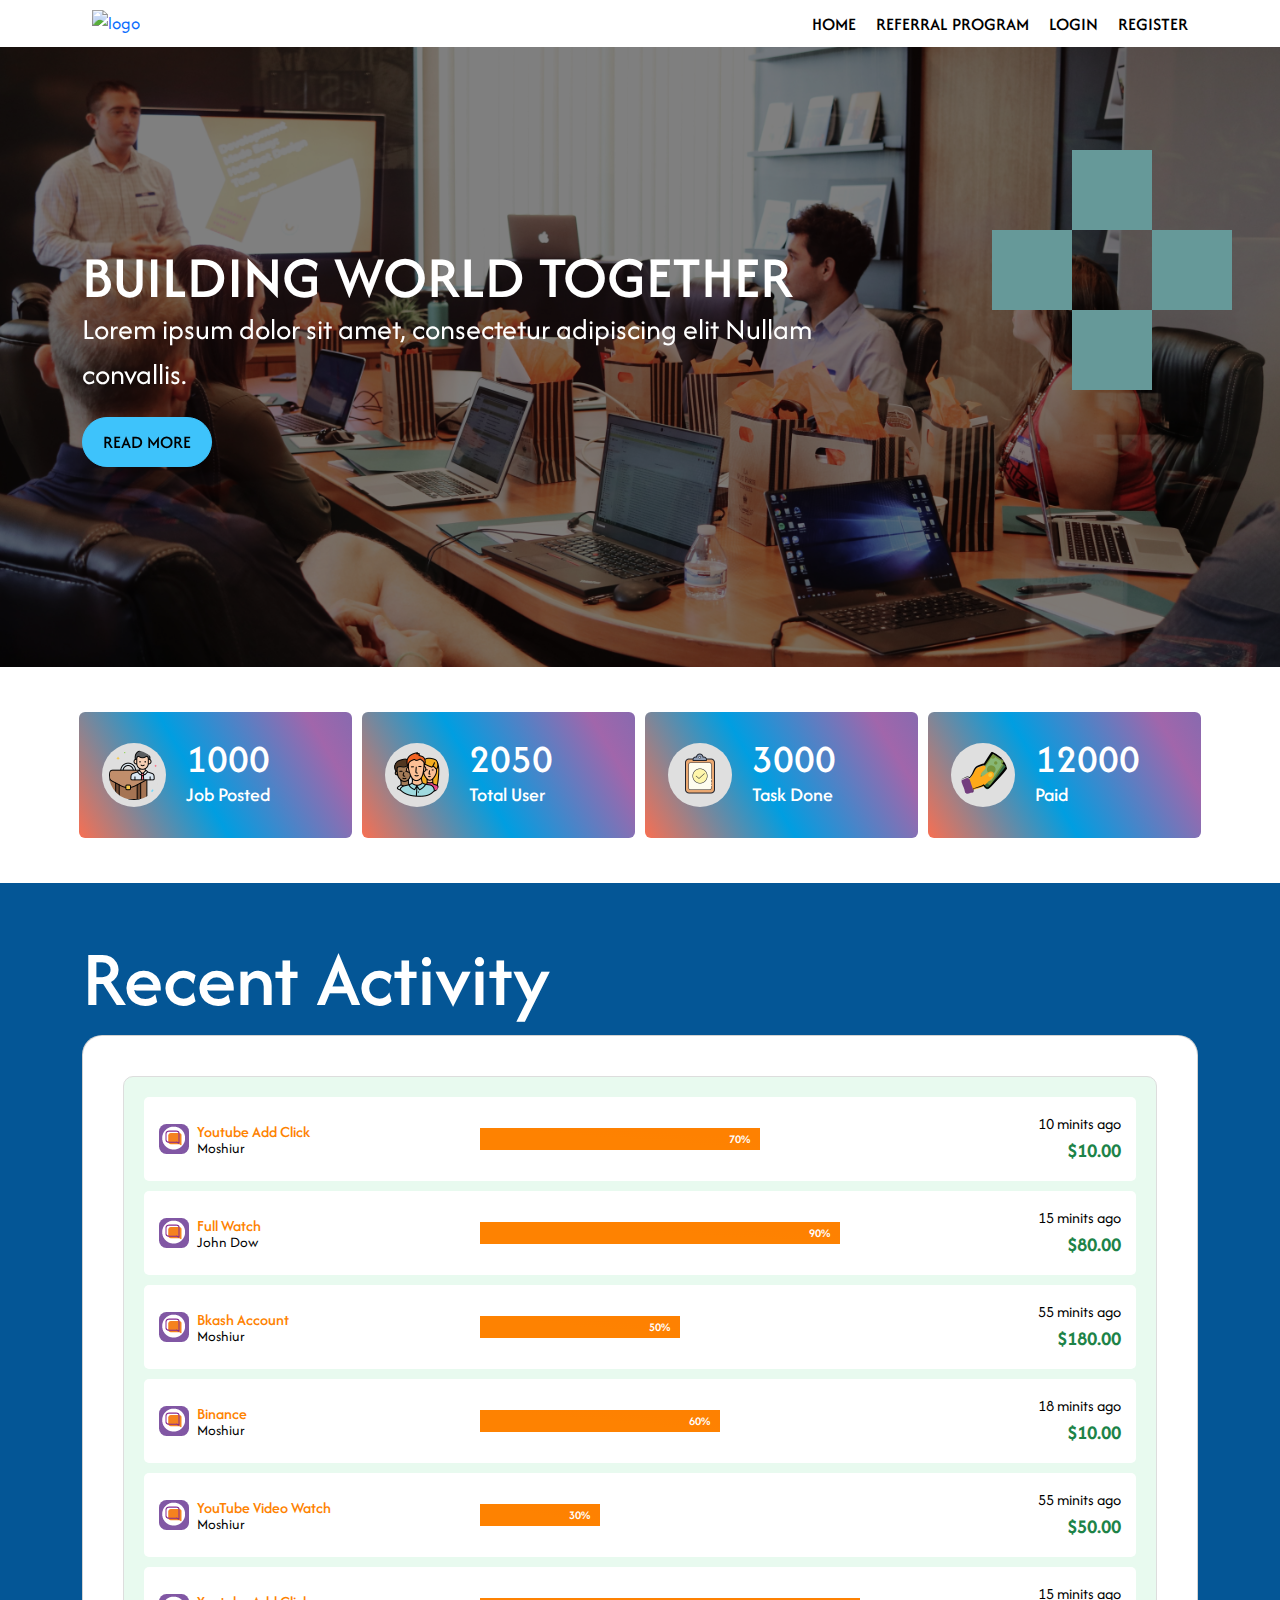
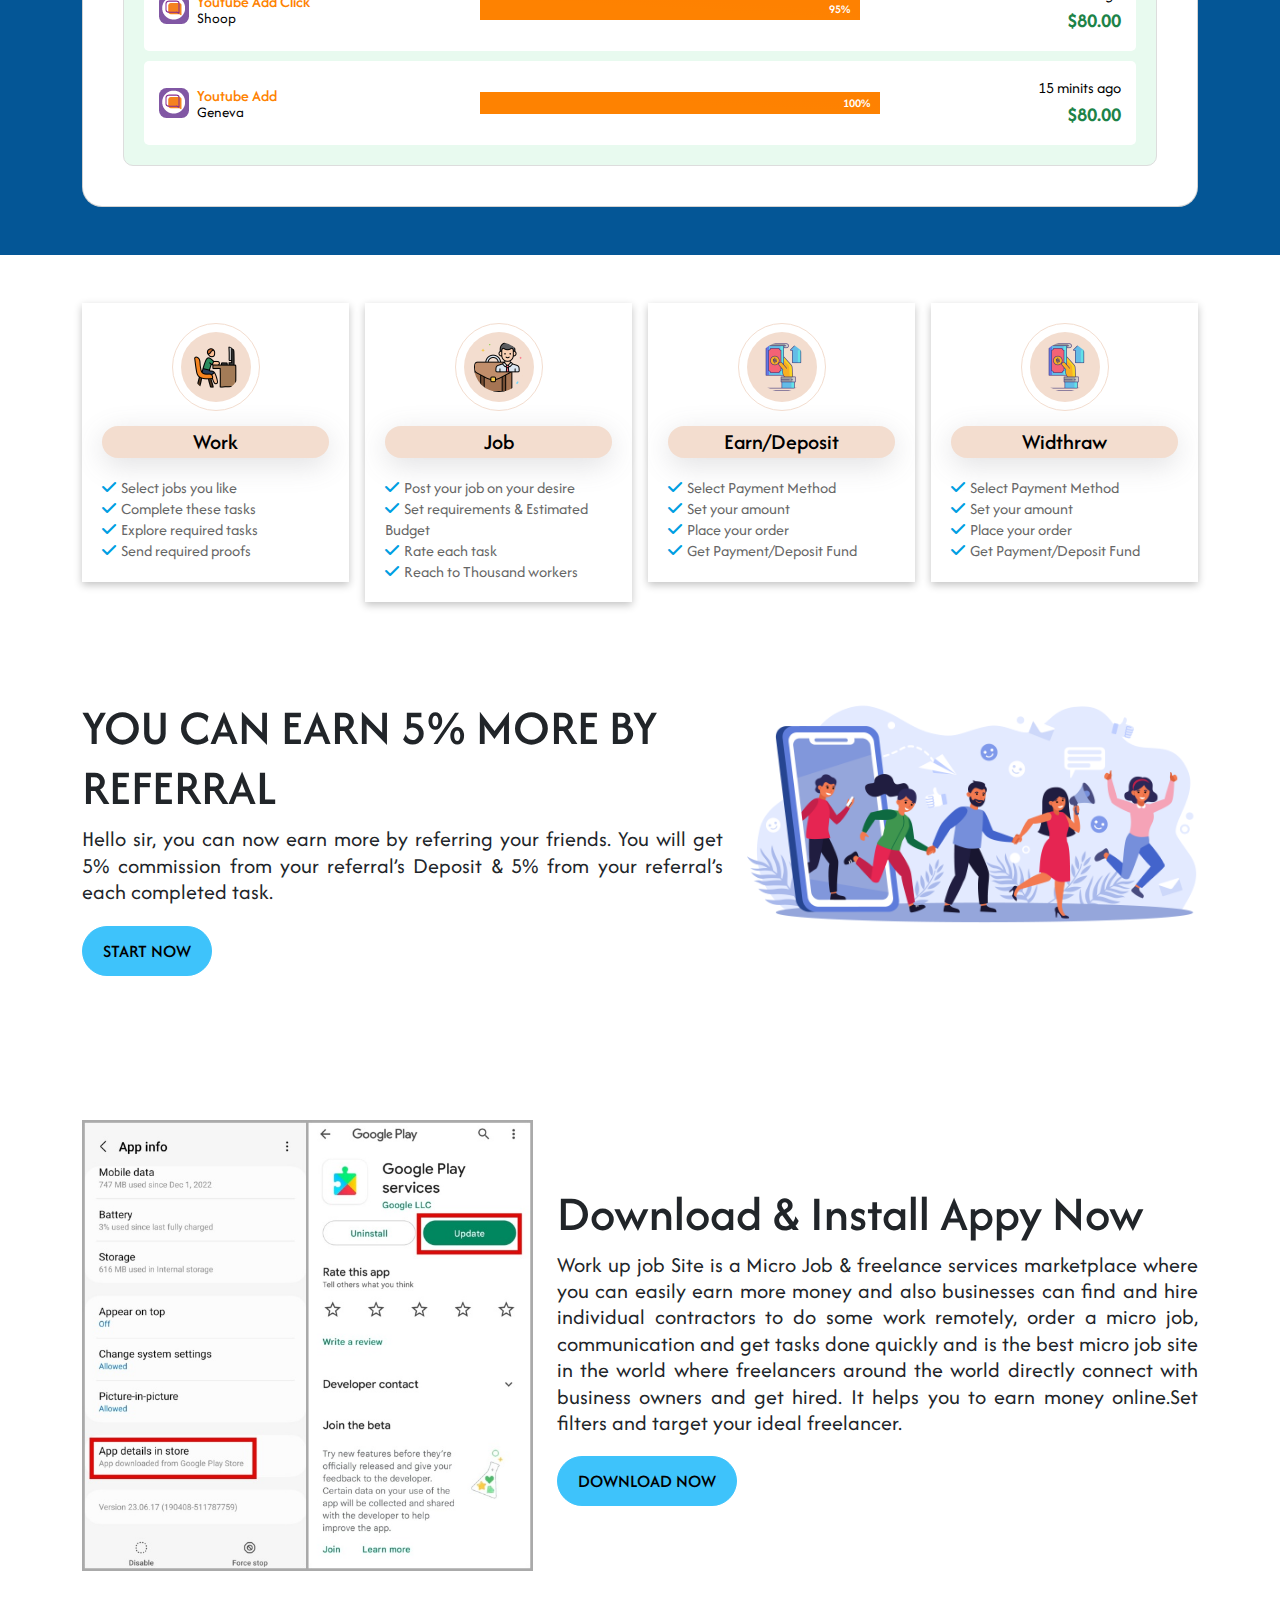
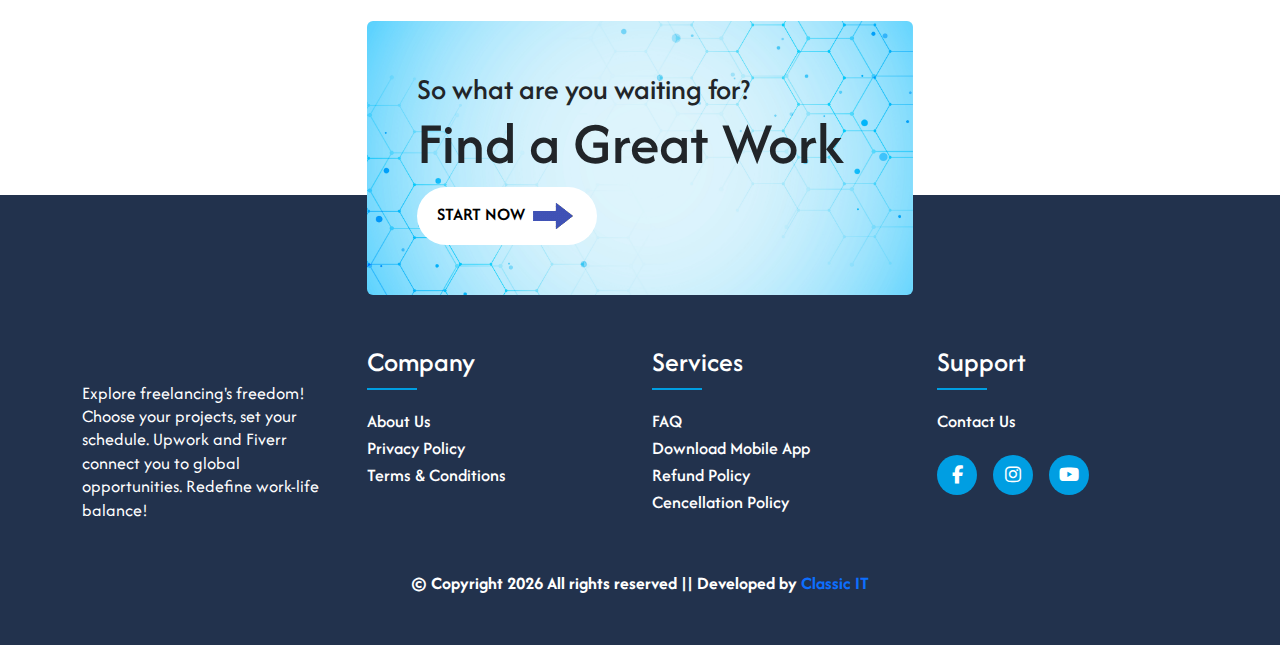
==== commit 29ad6985: "Responsive website" ====
--- a/index.html
+++ b/index.html
@@ -38,9 +38,9 @@
                         <div class="main__menu">
                             <ul>
                                 <li><a href="index.html">home</a></li>
-                                <li><a href="index.html">referral program</a></li>
-                                <li><a href="">login</a></li>
-                                <li><a href="">register</a></li>
+                                <li><a href="referral.html">referral program</a></li>
+                                <li><a href="login.html">login</a></li>
+                                <li><a href="register.html">register</a></li>
                             </ul>
                         </div>
                     </div>
@@ -61,9 +61,9 @@
                                 <div class="main__menu">
                                     <ul class="d-block text-start">
                                         <li><a href="index.html">home</a></li>
-                                        <li><a href="index.html">referral program</a></li>
-                                        <li><a href="">login</a></li>
-                                        <li><a href="">register</a></li>
+                                        <li><a href="referral.html">referral program</a></li>
+                                        <li><a href="login.html">login</a></li>
+                                        <li><a href="register.html">register</a></li>
                                     </ul>
                                 </div>
                             </div>
@@ -709,7 +709,8 @@
                                 <a href="">
                                     <img src="images/logo.svg" alt="">
                                 </a>
-                                <p>Lorem ipsum dolor sit amet consectetur adipisicing elit. Repudiandae mollitia
+                                <p>Explore freelancing's freedom! Choose your projects, set your schedule. Upwork and
+                                    Fiverr connect you to global opportunities. Redefine work-life balance!
                                 </p>
                             </div>
                         </div>
--- a/css/style.css
+++ b/css/style.css
@@ -370,8 +370,13 @@
 .single__activity {
     background: #fff;
     margin-bottom: 10px;
+    transition: all .5s ease-in-out;
     padding: 15px;
     border-radius: 5px;
+}
+
+.single__activity:hover {
+    transform: translateY(-2px);
 }
 
 .single__activity:last-child {
@@ -1070,6 +1075,7 @@
 
 .login__form a {
     color: #fff;
+    line-height: 1;
 }
 
 .login__area img {
--- a/css/responsive.css
+++ b/css/responsive.css
@@ -24,6 +24,10 @@
 
     .referral__content h1 {
         font-size: 50px;
+    }
+
+    .body_animation {
+        display: none;
     }
 }
 
@@ -132,6 +136,10 @@
     .offcanvas-header {
         padding-bottom: 0;
     }
+
+    .body_animation {
+        display: none;
+    }
 }
 
 /* Large Mobile :480px. */
